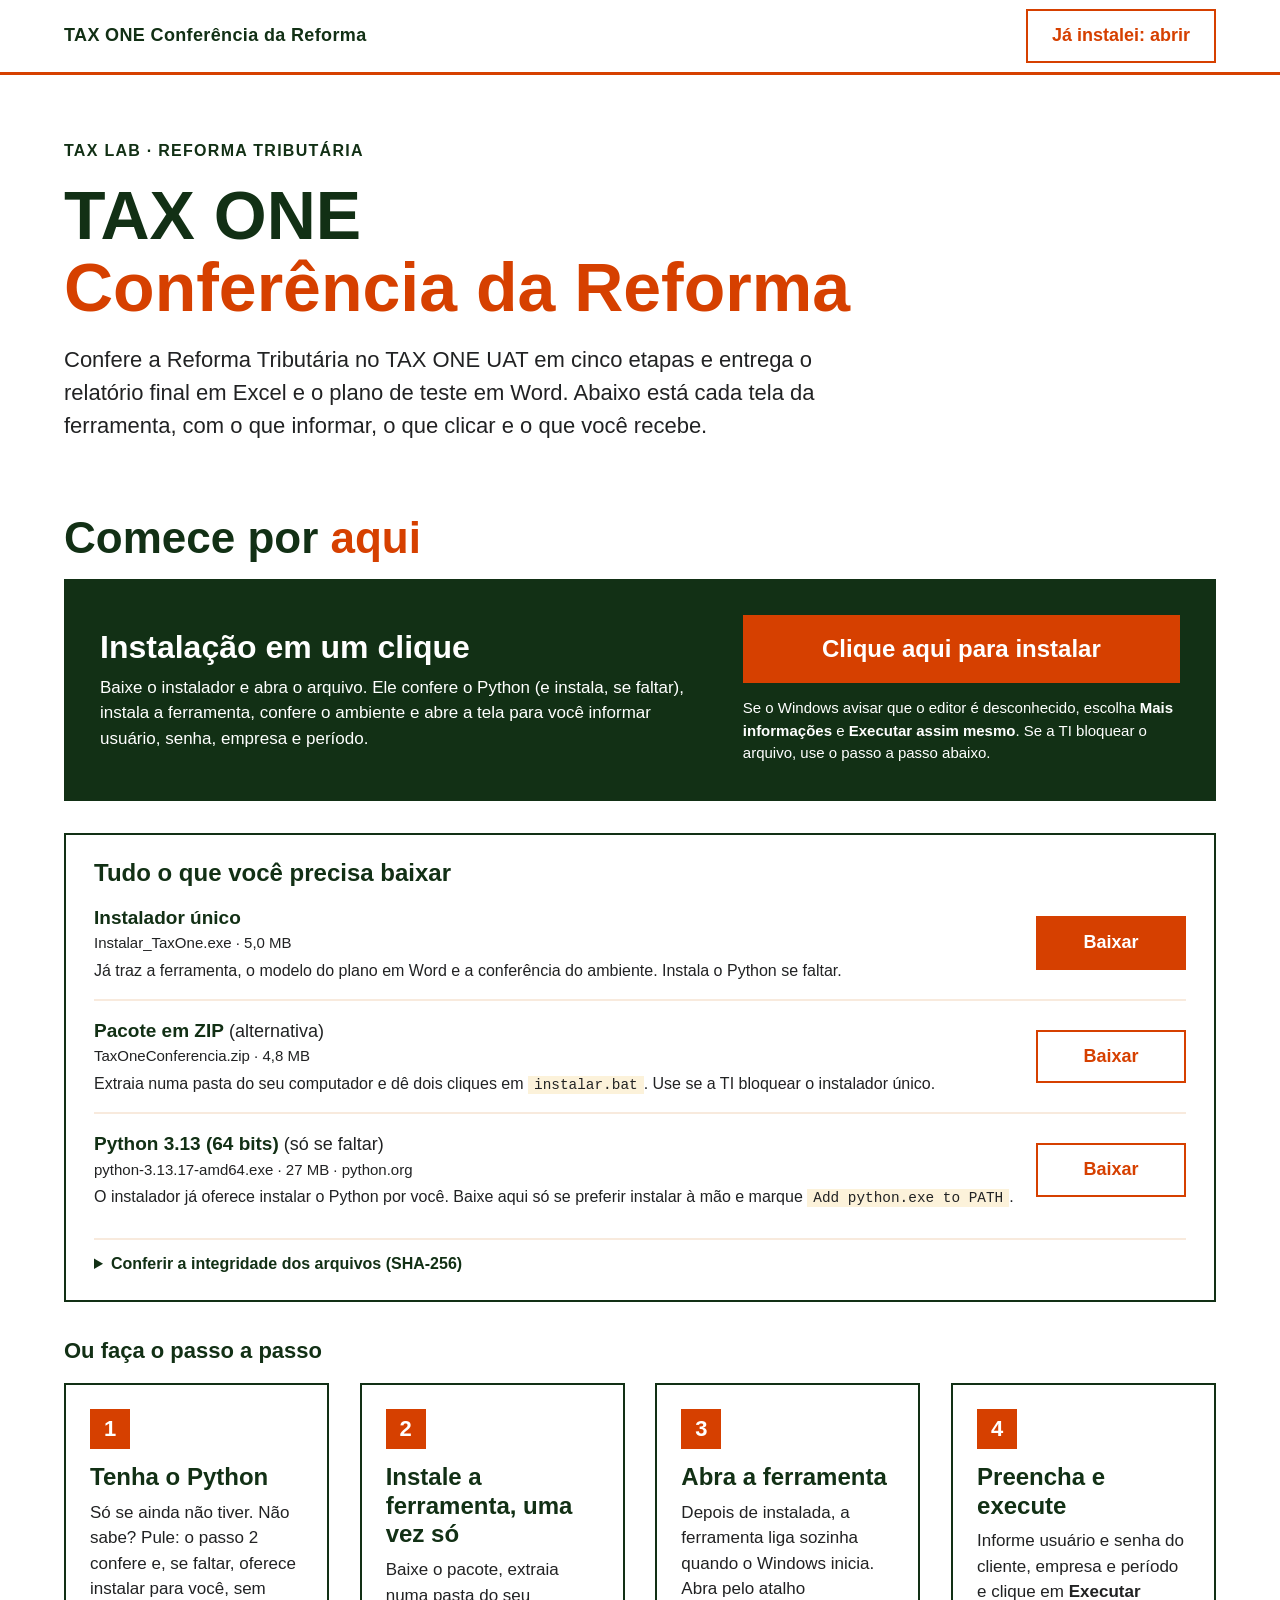
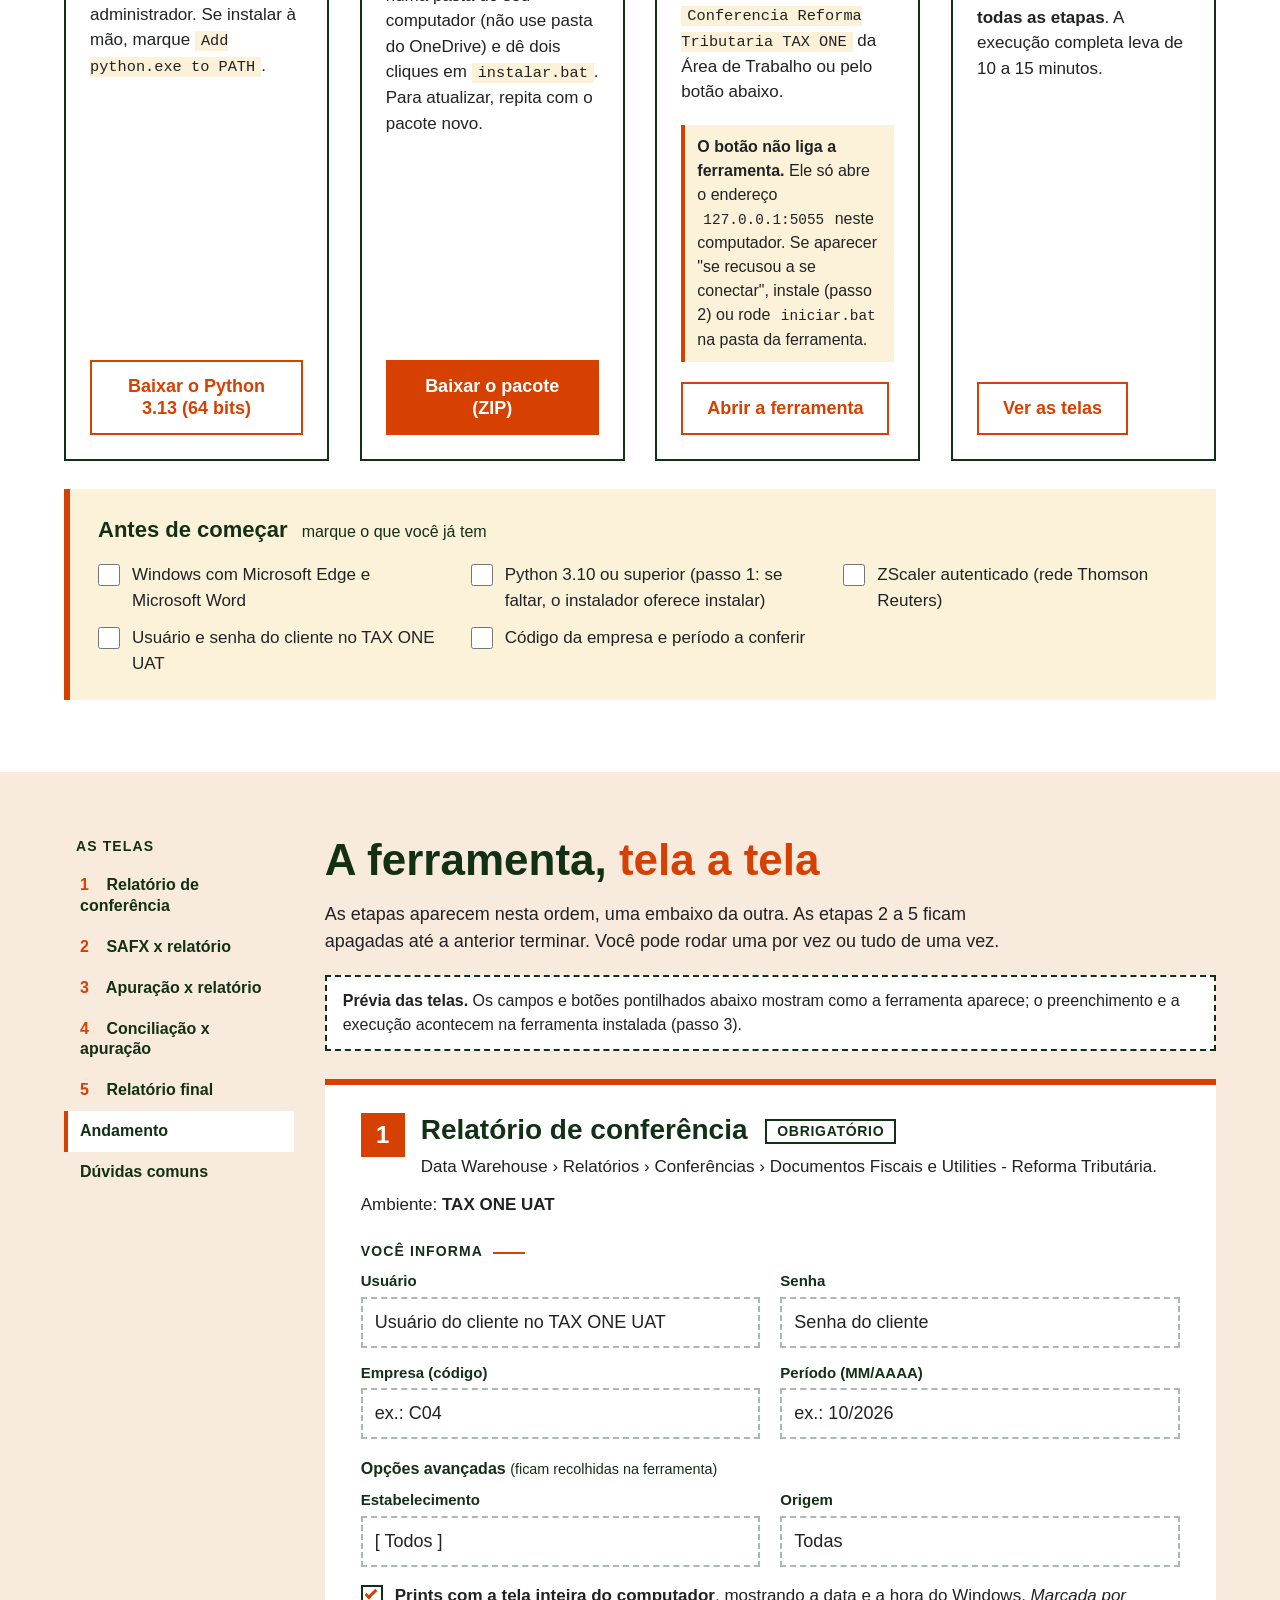
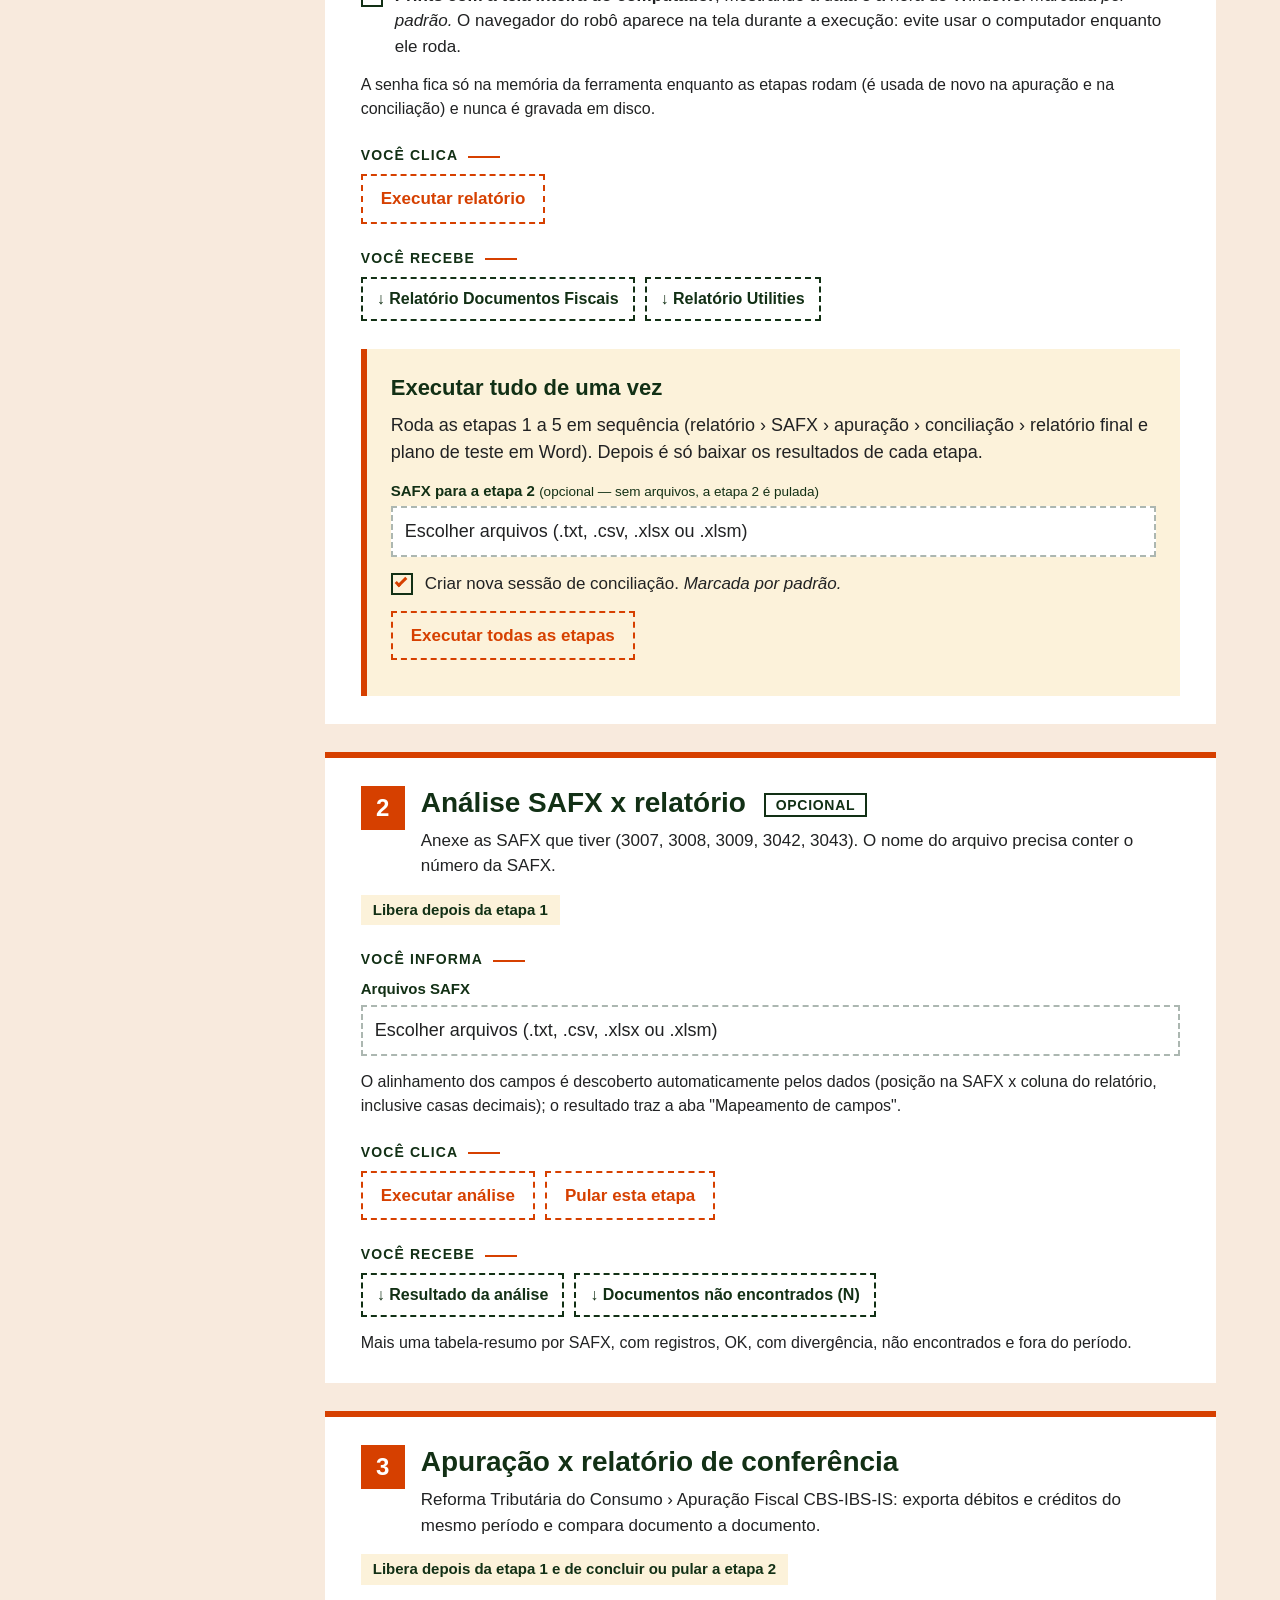
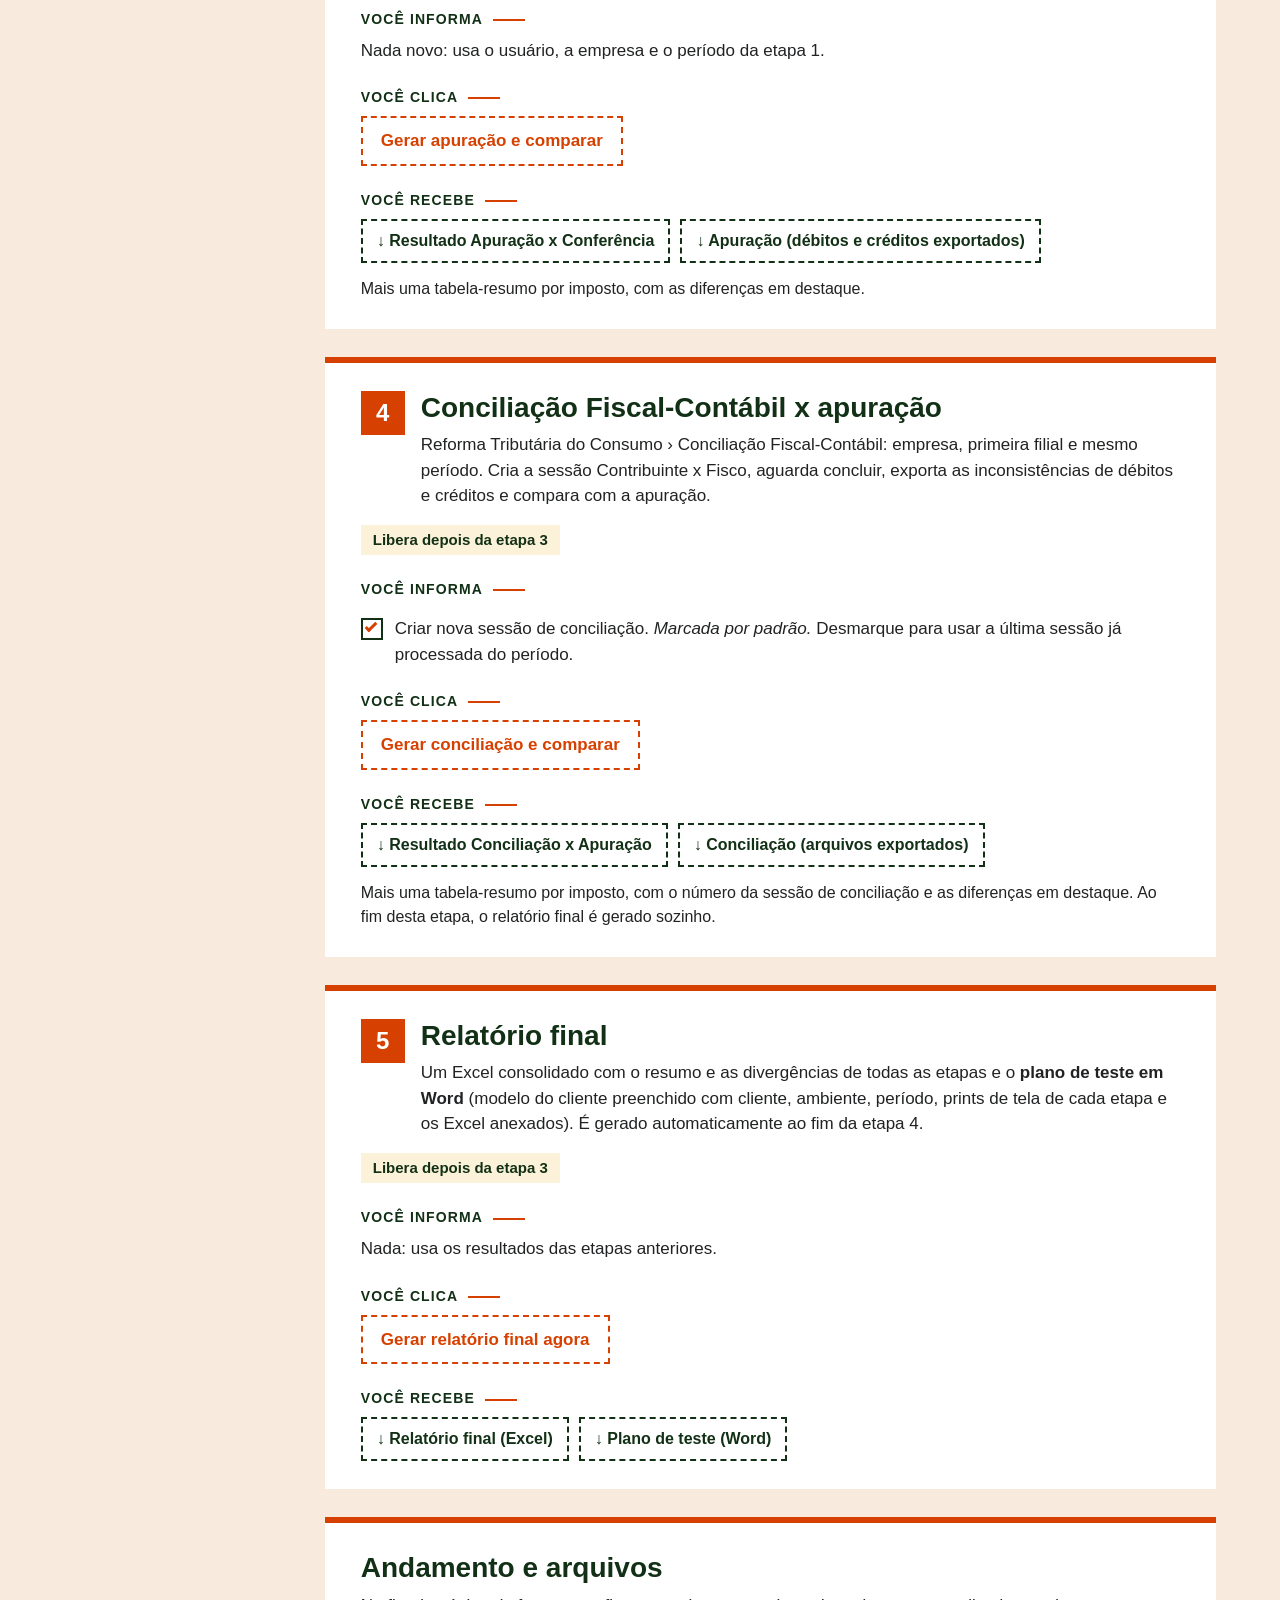
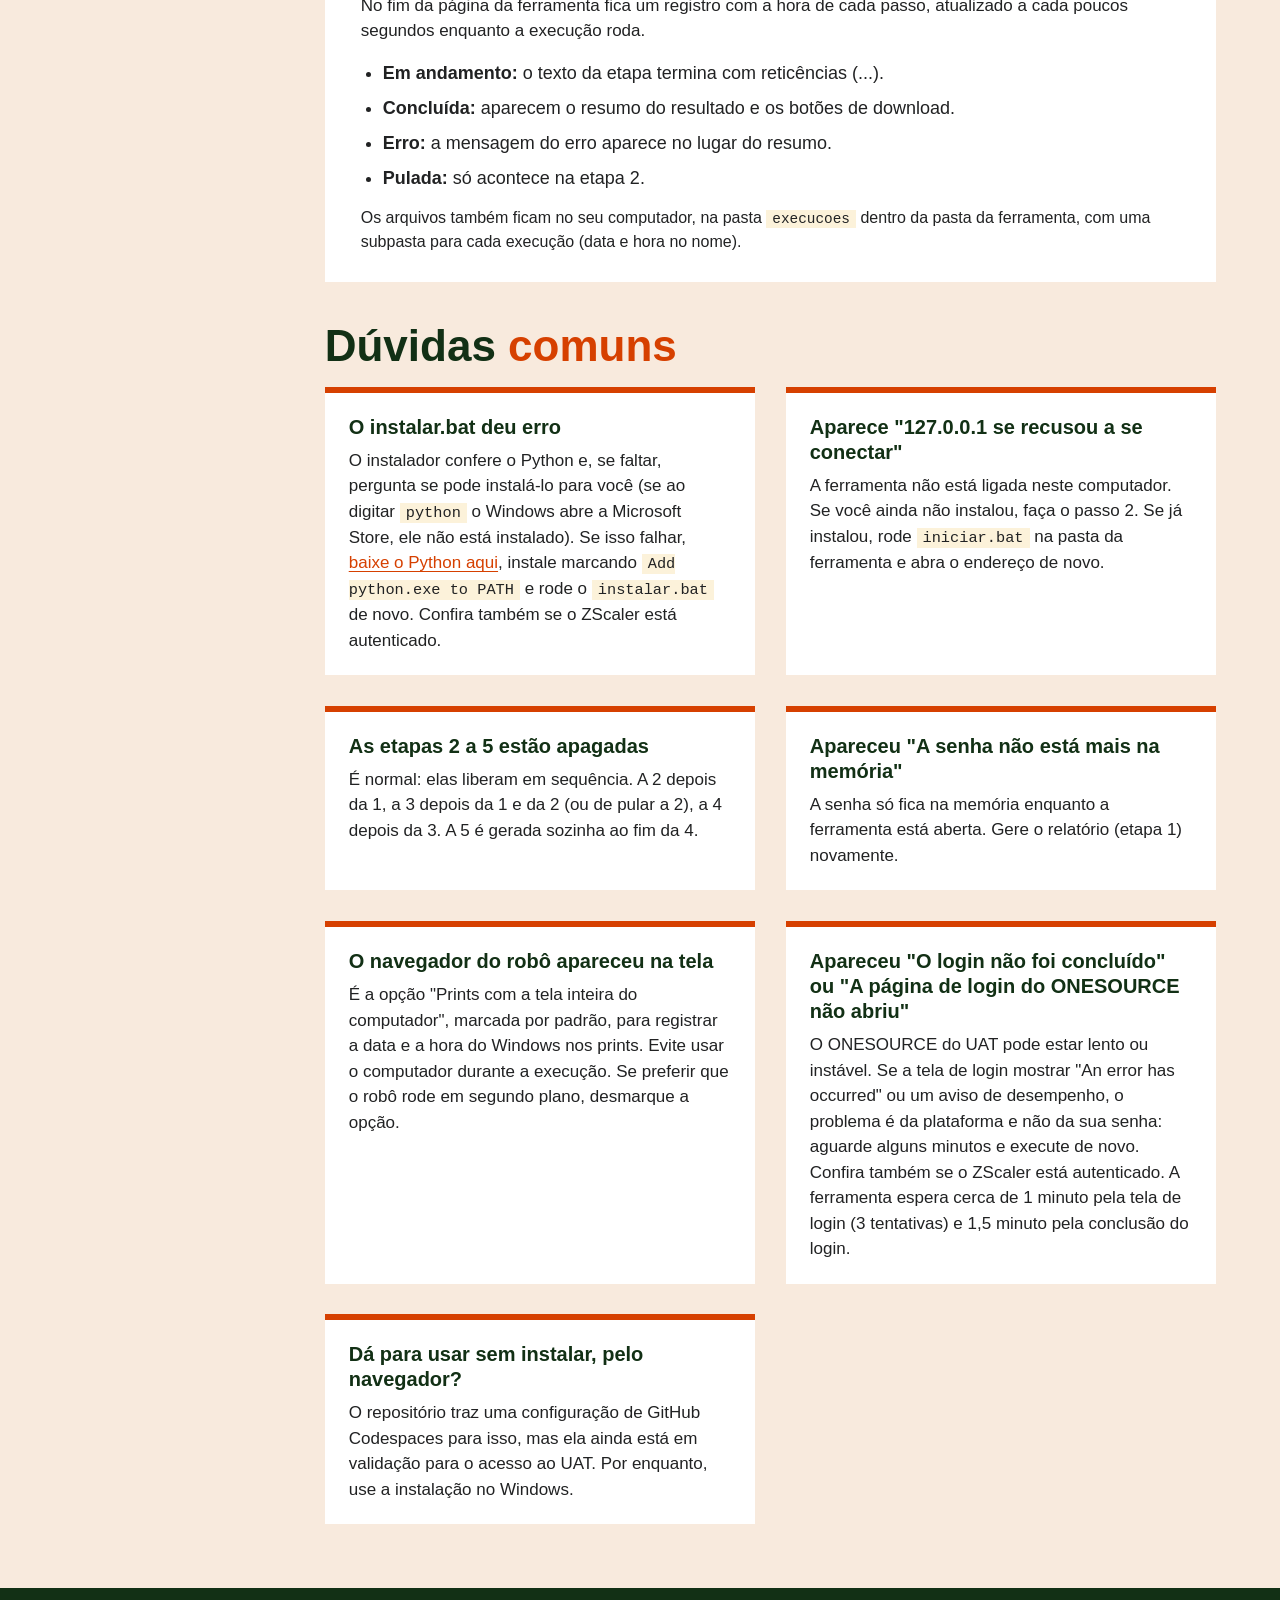
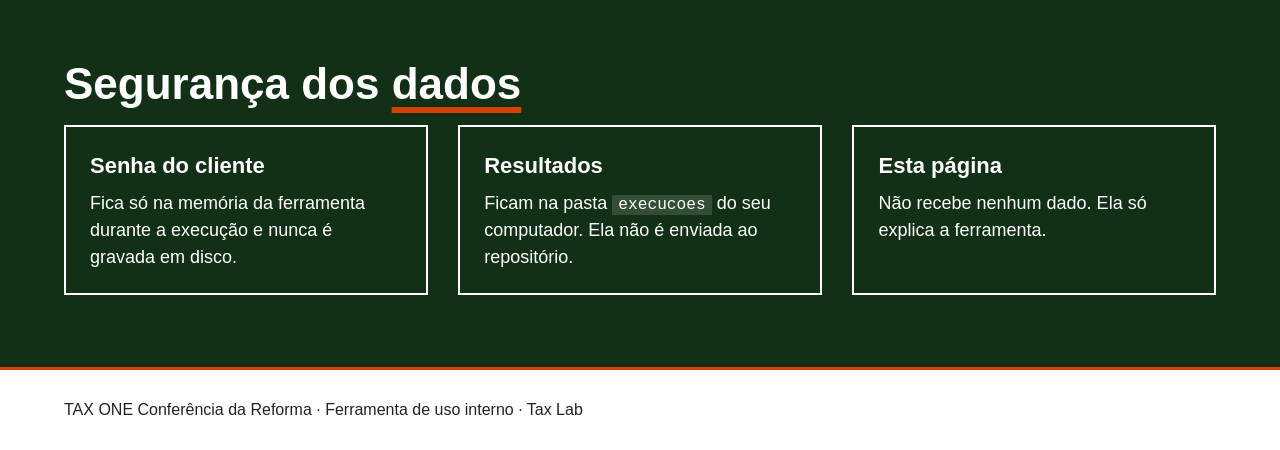
==== guia.html @ 52e41f36 "Add files via upload" ====
<!DOCTYPE html>
<html lang="pt-BR">
<head>
  <meta charset="utf-8">
  <meta name="viewport" content="width=device-width, initial-scale=1">
  <title>Guia completo | TAX ONE Conferência da Reforma</title>
  <meta name="description" content="TAX ONE Conferência da Reforma: ferramenta interna que confere a Reforma Tributária no TAX ONE UAT em cinco etapas e entrega o relatório final em Excel e o plano de teste em Word.">
  <meta name="robots" content="noindex, nofollow">
  <link rel="stylesheet" href="styles.css">
</head>
<body>
  <a class="skip" href="#conteudo">Ir para o conteúdo</a>

  <header class="top">
    <div class="wrap bar">
      <a class="brand" href="index.html">
        <img src="assets/logo-tr.svg" alt="Thomson Reuters" onerror="this.hidden=true">
        <span class="tag">TAX ONE Conferência da Reforma</span>
      </a>
      <a class="btn secondary" href="http://127.0.0.1:5055" target="_blank" rel="noopener" title="Só funciona depois de instalar e ligar a ferramenta neste computador">Já instalei: abrir</a>
    </div>
  </header>

  <main id="conteudo">
    <section class="intro" id="inicio">
      <div class="wrap">
        <p class="eyebrow">Tax Lab · Reforma Tributária</p>
        <h1>TAX ONE <em>Conferência da Reforma</em></h1>
        <p class="lead">Confere a Reforma Tributária no TAX ONE UAT em cinco etapas e entrega o relatório final em Excel e o plano de teste em Word. Abaixo está cada tela da ferramenta, com o que informar, o que clicar e o que você recebe.</p>
      </div>
    </section>

    <section class="start-sec" aria-labelledby="t-comece">
      <div class="wrap">
        <h2 id="t-comece">Comece por <em>aqui</em></h2>
        <div class="oneclick">
          <div>
            <h3>Instalação em um clique</h3>
            <p>Baixe o instalador e abra o arquivo. Ele confere o Python (e instala, se faltar), instala a ferramenta, confere o ambiente e abre a tela para você informar usuário, senha, empresa e período.</p>
          </div>
          <div class="oneclick-a">
            <a class="btn primary big" href="downloads/Instalar_TaxOne.exe" download>Clique aqui para instalar</a>
            <p>Se o Windows avisar que o editor é desconhecido, escolha <strong>Mais informações</strong> e <strong>Executar assim mesmo</strong>. Se a TI bloquear o arquivo, use o passo a passo abaixo.</p>
          </div>
        </div>
        <div class="downloads">
          <h3>Tudo o que você precisa baixar</h3>
          <ul>
            <li>
              <div class="dl-info">
                <strong>Instalador único</strong>
                <span class="dl-meta">Instalar_TaxOne.exe · <span data-dl="exe-tamanho">5,0 MB</span></span>
                <p>Já traz a ferramenta, o modelo do plano em Word e a conferência do ambiente. Instala o Python se faltar.</p>
              </div>
              <a class="btn primary" href="downloads/Instalar_TaxOne.exe" download>Baixar</a>
            </li>
            <li>
              <div class="dl-info">
                <strong>Pacote em ZIP</strong> (alternativa)
                <span class="dl-meta">TaxOneConferencia.zip · <span data-dl="zip-tamanho">4,8 MB</span></span>
                <p>Extraia numa pasta do seu computador e dê dois cliques em <code>instalar.bat</code>. Use se a TI bloquear o instalador único.</p>
              </div>
              <a class="btn secondary" href="downloads/TaxOneConferencia.zip" download>Baixar</a>
            </li>
            <li>
              <div class="dl-info">
                <strong>Python 3.13 (64 bits)</strong> (só se faltar)
                <span class="dl-meta">python-3.13.17-amd64.exe · 27 MB · python.org</span>
                <p>O instalador já oferece instalar o Python por você. Baixe aqui só se preferir instalar à mão e marque <code>Add python.exe to PATH</code>.</p>
              </div>
              <a class="btn secondary" href="https://www.python.org/ftp/python/3.13.17/python-3.13.17-amd64.exe">Baixar</a>
            </li>
          </ul>
          <details>
            <summary>Conferir a integridade dos arquivos (SHA-256)</summary>
            <p>No PowerShell, na pasta do arquivo: <code>Get-FileHash .\Instalar_TaxOne.exe</code></p>
            <p><code>Instalar_TaxOne.exe</code><br><code data-dl="exe-sha">d3c66e18155ba48221514c609d2d4da86407422b29b97a7ad766b7f9a56e2fe6</code></p>
            <p><code>TaxOneConferencia.zip</code><br><code data-dl="zip-sha">b2e80e955d48e34194731f2cbdfe335475c0ab018384c52535ee24d111236b48</code></p>
          </details>
        </div>
        <h3 class="alt">Ou faça o passo a passo</h3>
        <ol class="start">
          <li>
            <span class="n" aria-hidden="true">1</span>
            <h3>Tenha o Python</h3>
            <p>Só se ainda não tiver. Não sabe? Pule: o passo 2 confere e, se faltar, oferece instalar para você, sem administrador. Se instalar à mão, marque <code>Add python.exe to PATH</code>.</p>
            <a class="btn secondary" href="https://www.python.org/ftp/python/3.13.17/python-3.13.17-amd64.exe">Baixar o Python 3.13 (64 bits)</a>
          </li>
          <li>
            <span class="n" aria-hidden="true">2</span>
            <h3>Instale a ferramenta, uma vez só</h3>
            <p>Baixe o pacote, extraia numa pasta do seu computador (não use pasta do OneDrive) e dê dois cliques em <code>instalar.bat</code>. Para atualizar, repita com o pacote novo.</p>
            <a class="btn primary" href="downloads/TaxOneConferencia.zip" download>Baixar o pacote (ZIP)</a>
          </li>
          <li>
            <span class="n" aria-hidden="true">3</span>
            <h3>Abra a ferramenta</h3>
            <p>Depois de instalada, a ferramenta liga sozinha quando o Windows inicia. Abra pelo atalho <code>Conferencia Reforma Tributaria TAX ONE</code> da Área de Trabalho ou pelo botão abaixo.</p>
            <p class="warn"><strong>O botão não liga a ferramenta.</strong> Ele só abre o endereço <code>127.0.0.1:5055</code> neste computador. Se aparecer "se recusou a se conectar", instale (passo 2) ou rode <code>iniciar.bat</code> na pasta da ferramenta.</p>
            <a class="btn secondary" href="http://127.0.0.1:5055" target="_blank" rel="noopener">Abrir a ferramenta</a>
          </li>
          <li>
            <span class="n" aria-hidden="true">4</span>
            <h3>Preencha e execute</h3>
            <p>Informe usuário e senha do cliente, empresa e período e clique em <strong>Executar todas as etapas</strong>. A execução completa leva de 10 a 15 minutos.</p>
            <a class="btn secondary" href="#etapa-1">Ver as telas</a>
          </li>
        </ol>

        <div class="check">
          <h3>Antes de começar <span class="hint">marque o que você já tem</span></h3>
          <ul>
            <li><label><input type="checkbox"><span>Windows com Microsoft Edge e Microsoft Word</span></label></li>
            <li><label><input type="checkbox"><span>Python 3.10 ou superior (passo 1: se faltar, o instalador oferece instalar)</span></label></li>
            <li><label><input type="checkbox"><span>ZScaler autenticado (rede Thomson Reuters)</span></label></li>
            <li><label><input type="checkbox"><span>Usuário e senha do cliente no TAX ONE UAT</span></label></li>
            <li><label><input type="checkbox"><span>Código da empresa e período a conferir</span></label></li>
          </ul>
        </div>
      </div>
    </section>

    <div class="layout-band">
      <div class="wrap layout">
        <nav class="index" aria-label="Nesta página">
          <p class="index-t">As telas</p>
          <ol>
            <li><a href="#etapa-1"><b>1</b> Relatório de conferência</a></li>
            <li><a href="#etapa-2"><b>2</b> SAFX x relatório</a></li>
            <li><a href="#etapa-3"><b>3</b> Apuração x relatório</a></li>
            <li><a href="#etapa-4"><b>4</b> Conciliação x apuração</a></li>
            <li><a href="#etapa-5"><b>5</b> Relatório final</a></li>
            <li><a href="#andamento">Andamento</a></li>
            <li><a href="#duvidas">Dúvidas comuns</a></li>
          </ol>
        </nav>

        <div class="content">
          <h2 id="t-telas">A ferramenta, <em>tela a tela</em></h2>
          <p class="intro-t">As etapas aparecem nesta ordem, uma embaixo da outra. As etapas 2 a 5 ficam apagadas até a anterior terminar. Você pode rodar uma por vez ou tudo de uma vez.</p>
          <p class="preview-note"><strong>Prévia das telas.</strong> Os campos e botões pontilhados abaixo mostram como a ferramenta aparece; o preenchimento e a execução acontecem na ferramenta instalada (passo 3).</p>

          <article class="card" id="etapa-1" data-spy aria-labelledby="t-e1">
            <header class="card-h">
              <span class="badge" aria-hidden="true">1</span>
              <div>
                <h3 id="t-e1">Relatório de conferência <span class="tagline">obrigatório</span></h3>
                <p class="desc">Data Warehouse › Relatórios › Conferências › Documentos Fiscais e Utilities - Reforma Tributária.</p>
              </div>
            </header>
            <p class="env">Ambiente: <strong>TAX ONE UAT</strong></p>

            <p class="k">Você informa</p>
            <dl class="fields">
              <div class="field"><dt>Usuário</dt><dd>Usuário do cliente no TAX ONE UAT</dd></div>
              <div class="field"><dt>Senha</dt><dd>Senha do cliente</dd></div>
              <div class="field"><dt>Empresa (código)</dt><dd>ex.: C04</dd></div>
              <div class="field"><dt>Período (MM/AAAA)</dt><dd>ex.: 10/2026</dd></div>
            </dl>
            <p class="sub-k">Opções avançadas <span class="opc">(ficam recolhidas na ferramenta)</span></p>
            <dl class="fields">
              <div class="field"><dt>Estabelecimento</dt><dd>[ Todos ]</dd></div>
              <div class="field"><dt>Origem</dt><dd>Todas</dd></div>
            </dl>
            <p class="opt"><span class="chk" aria-hidden="true"></span><span><strong>Prints com a tela inteira do computador</strong>, mostrando a data e a hora do Windows. <em>Marcada por padrão.</em> O navegador do robô aparece na tela durante a execução: evite usar o computador enquanto ele roda.</span></p>
            <p class="note">A senha fica só na memória da ferramenta enquanto as etapas rodam (é usada de novo na apuração e na conciliação) e nunca é gravada em disco.</p>

            <p class="k">Você clica</p>
            <p class="actions"><span class="chip">Executar relatório</span></p>

            <p class="k">Você recebe</p>
            <p class="files"><span class="file">Relatório Documentos Fiscais</span><span class="file">Relatório Utilities</span></p>

            <div class="all">
              <h4>Executar tudo de uma vez</h4>
              <p>Roda as etapas 1 a 5 em sequência (relatório › SAFX › apuração › conciliação › relatório final e plano de teste em Word). Depois é só baixar os resultados de cada etapa.</p>
              <dl class="fields one">
                <div class="field"><dt>SAFX para a etapa 2 <span class="opc">(opcional — sem arquivos, a etapa 2 é pulada)</span></dt><dd>Escolher arquivos (.txt, .csv, .xlsx ou .xlsm)</dd></div>
              </dl>
              <p class="opt"><span class="chk" aria-hidden="true"></span><span>Criar nova sessão de conciliação. <em>Marcada por padrão.</em></span></p>
              <p class="actions"><span class="chip strong">Executar todas as etapas</span></p>
            </div>
          </article>

          <article class="card" id="etapa-2" data-spy aria-labelledby="t-e2">
            <header class="card-h">
              <span class="badge" aria-hidden="true">2</span>
              <div>
                <h3 id="t-e2">Análise SAFX x relatório <span class="tagline">opcional</span></h3>
                <p class="desc">Anexe as SAFX que tiver (3007, 3008, 3009, 3042, 3043). O nome do arquivo precisa conter o número da SAFX.</p>
              </div>
            </header>
            <p class="unlock">Libera depois da etapa 1</p>

            <p class="k">Você informa</p>
            <dl class="fields one">
              <div class="field"><dt>Arquivos SAFX</dt><dd>Escolher arquivos (.txt, .csv, .xlsx ou .xlsm)</dd></div>
            </dl>
            <p class="note">O alinhamento dos campos é descoberto automaticamente pelos dados (posição na SAFX x coluna do relatório, inclusive casas decimais); o resultado traz a aba "Mapeamento de campos".</p>

            <p class="k">Você clica</p>
            <p class="actions"><span class="chip">Executar análise</span><span class="chip">Pular esta etapa</span></p>

            <p class="k">Você recebe</p>
            <p class="files"><span class="file">Resultado da análise</span><span class="file">Documentos não encontrados (N)</span></p>
            <p class="note">Mais uma tabela-resumo por SAFX, com registros, OK, com divergência, não encontrados e fora do período.</p>
          </article>

          <article class="card" id="etapa-3" data-spy aria-labelledby="t-e3">
            <header class="card-h">
              <span class="badge" aria-hidden="true">3</span>
              <div>
                <h3 id="t-e3">Apuração x relatório de conferência</h3>
                <p class="desc">Reforma Tributária do Consumo › Apuração Fiscal CBS-IBS-IS: exporta débitos e créditos do mesmo período e compara documento a documento.</p>
              </div>
            </header>
            <p class="unlock">Libera depois da etapa 1 e de concluir ou pular a etapa 2</p>

            <p class="k">Você informa</p>
            <p class="none">Nada novo: usa o usuário, a empresa e o período da etapa 1.</p>

            <p class="k">Você clica</p>
            <p class="actions"><span class="chip">Gerar apuração e comparar</span></p>

            <p class="k">Você recebe</p>
            <p class="files"><span class="file">Resultado Apuração x Conferência</span><span class="file">Apuração (débitos e créditos exportados)</span></p>
            <p class="note">Mais uma tabela-resumo por imposto, com as diferenças em destaque.</p>
          </article>

          <article class="card" id="etapa-4" data-spy aria-labelledby="t-e4">
            <header class="card-h">
              <span class="badge" aria-hidden="true">4</span>
              <div>
                <h3 id="t-e4">Conciliação Fiscal-Contábil x apuração</h3>
                <p class="desc">Reforma Tributária do Consumo › Conciliação Fiscal-Contábil: empresa, primeira filial e mesmo período. Cria a sessão Contribuinte x Fisco, aguarda concluir, exporta as inconsistências de débitos e créditos e compara com a apuração.</p>
              </div>
            </header>
            <p class="unlock">Libera depois da etapa 3</p>

            <p class="k">Você informa</p>
            <p class="opt"><span class="chk" aria-hidden="true"></span><span>Criar nova sessão de conciliação. <em>Marcada por padrão.</em> Desmarque para usar a última sessão já processada do período.</span></p>

            <p class="k">Você clica</p>
            <p class="actions"><span class="chip">Gerar conciliação e comparar</span></p>

            <p class="k">Você recebe</p>
            <p class="files"><span class="file">Resultado Conciliação x Apuração</span><span class="file">Conciliação (arquivos exportados)</span></p>
            <p class="note">Mais uma tabela-resumo por imposto, com o número da sessão de conciliação e as diferenças em destaque. Ao fim desta etapa, o relatório final é gerado sozinho.</p>
          </article>

          <article class="card" id="etapa-5" data-spy aria-labelledby="t-e5">
            <header class="card-h">
              <span class="badge" aria-hidden="true">5</span>
              <div>
                <h3 id="t-e5">Relatório final</h3>
                <p class="desc">Um Excel consolidado com o resumo e as divergências de todas as etapas e o <strong>plano de teste em Word</strong> (modelo do cliente preenchido com cliente, ambiente, período, prints de tela de cada etapa e os Excel anexados). É gerado automaticamente ao fim da etapa 4.</p>
              </div>
            </header>
            <p class="unlock">Libera depois da etapa 3</p>

            <p class="k">Você informa</p>
            <p class="none">Nada: usa os resultados das etapas anteriores.</p>

            <p class="k">Você clica</p>
            <p class="actions"><span class="chip">Gerar relatório final agora</span></p>

            <p class="k">Você recebe</p>
            <p class="files"><span class="file">Relatório final (Excel)</span><span class="file">Plano de teste (Word)</span></p>
          </article>

          <article class="card" id="andamento" data-spy aria-labelledby="t-and">
            <header class="card-h">
              <div>
                <h3 id="t-and">Andamento e arquivos</h3>
                <p class="desc">No fim da página da ferramenta fica um registro com a hora de cada passo, atualizado a cada poucos segundos enquanto a execução roda.</p>
              </div>
            </header>
            <ul class="states">
              <li><strong>Em andamento:</strong> o texto da etapa termina com reticências (...).</li>
              <li><strong>Concluída:</strong> aparecem o resumo do resultado e os botões de download.</li>
              <li><strong>Erro:</strong> a mensagem do erro aparece no lugar do resumo.</li>
              <li><strong>Pulada:</strong> só acontece na etapa 2.</li>
            </ul>
            <p class="note">Os arquivos também ficam no seu computador, na pasta <code>execucoes</code> dentro da pasta da ferramenta, com uma subpasta para cada execução (data e hora no nome).</p>
          </article>

          <h2 id="duvidas" data-spy class="h-faq">Dúvidas <em>comuns</em></h2>
          <div class="faq">
            <div class="q">
              <h3>O instalar.bat deu erro</h3>
              <p>O instalador confere o Python e, se faltar, pergunta se pode instalá-lo para você (se ao digitar <code>python</code> o Windows abre a Microsoft Store, ele não está instalado). Se isso falhar, <a href="https://www.python.org/ftp/python/3.13.17/python-3.13.17-amd64.exe">baixe o Python aqui</a>, instale marcando <code>Add python.exe to PATH</code> e rode o <code>instalar.bat</code> de novo. Confira também se o ZScaler está autenticado.</p>
            </div>
            <div class="q">
              <h3>Aparece "127.0.0.1 se recusou a se conectar"</h3>
              <p>A ferramenta não está ligada neste computador. Se você ainda não instalou, faça o passo 2. Se já instalou, rode <code>iniciar.bat</code> na pasta da ferramenta e abra o endereço de novo.</p>
            </div>
            <div class="q">
              <h3>As etapas 2 a 5 estão apagadas</h3>
              <p>É normal: elas liberam em sequência. A 2 depois da 1, a 3 depois da 1 e da 2 (ou de pular a 2), a 4 depois da 3. A 5 é gerada sozinha ao fim da 4.</p>
            </div>
            <div class="q">
              <h3>Apareceu "A senha não está mais na memória"</h3>
              <p>A senha só fica na memória enquanto a ferramenta está aberta. Gere o relatório (etapa 1) novamente.</p>
            </div>
            <div class="q">
              <h3>O navegador do robô apareceu na tela</h3>
              <p>É a opção "Prints com a tela inteira do computador", marcada por padrão, para registrar a data e a hora do Windows nos prints. Evite usar o computador durante a execução. Se preferir que o robô rode em segundo plano, desmarque a opção.</p>
            </div>
            <div class="q">
              <h3>Apareceu "O login não foi concluído" ou "A página de login do ONESOURCE não abriu"</h3>
              <p>O ONESOURCE do UAT pode estar lento ou instável. Se a tela de login mostrar "An error has occurred" ou um aviso de desempenho, o problema é da plataforma e não da sua senha: aguarde alguns minutos e execute de novo. Confira também se o ZScaler está autenticado. A ferramenta espera cerca de 1 minuto pela tela de login (3 tentativas) e 1,5 minuto pela conclusão do login.</p>
            </div>
            <div class="q">
              <h3>Dá para usar sem instalar, pelo navegador?</h3>
              <p>O repositório traz uma configuração de GitHub Codespaces para isso, mas ela ainda está em validação para o acesso ao UAT. Por enquanto, use a instalação no Windows.</p>
            </div>
          </div>
        </div>
      </div>
    </div>

    <section class="band-green" id="seguranca" aria-labelledby="t-seg">
      <div class="wrap">
        <h2 id="t-seg">Segurança dos <em>dados</em></h2>
        <ul class="sec">
          <li><h3>Senha do cliente</h3><p>Fica só na memória da ferramenta durante a execução e nunca é gravada em disco.</p></li>
          <li><h3>Resultados</h3><p>Ficam na pasta <code>execucoes</code> do seu computador. Ela não é enviada ao repositório.</p></li>
          <li><h3>Esta página</h3><p>Não recebe nenhum dado. Ela só explica a ferramenta.</p></li>
        </ul>
      </div>
    </section>
  </main>

  <footer>
    <div class="wrap">
      <span>TAX ONE Conferência da Reforma · Ferramenta de uso interno · Tax Lab</span>
    </div>
  </footer>

  <script src="app.js"></script>
</body>
</html>
---- styles.css ----
:root {
  --orange: #D64000;
  --green: #123015;
  --graphite: #212223;
  --white: #FFFFFF;
  --amber: #F8EADD;
  --gold: #FCF2DA;
  --green-5: #acb7b1;
  --margin: clamp(16px, 5vw, 80px);
  --gutter: clamp(12px, 2.4vw, 32px);
  --font: 'Clario', Arial, Helvetica, sans-serif;
}

*, *::before, *::after { box-sizing: border-box; }

html { scroll-behavior: smooth; }

body {
  margin: 0;
  font-family: var(--font);
  font-size: 18px;
  line-height: 1.5;
  color: var(--graphite);
  background: var(--white);
}

img { max-width: 100%; display: block; }
[hidden] { display: none !important; }
[id] { scroll-margin-top: 96px; }

a { color: var(--orange); text-underline-offset: 3px; }
a:hover { color: var(--green); }

:focus-visible { outline: 3px solid var(--orange); outline-offset: 3px; }

code {
  font-family: Consolas, 'Courier New', monospace;
  font-size: .9em;
  background: var(--gold);
  padding: 1px 6px;
}

.skip {
  position: absolute; left: -999px; top: 0;
  background: var(--green); color: var(--white); padding: 12px 20px; z-index: 50;
}
.skip:focus { left: 0; }

.wrap { padding-left: var(--margin); padding-right: var(--margin); max-width: 1440px; margin: 0 auto; }

header.top { position: sticky; top: 0; z-index: 30; background: var(--white); border-bottom: 3px solid var(--orange); }
.bar { display: flex; align-items: center; justify-content: space-between; gap: 20px; min-height: 72px; }
.brand { display: flex; align-items: center; gap: 20px; text-decoration: none; }
.brand img { height: 40px; width: auto; }
.brand .tag {
  font-weight: 700; font-size: 18px; line-height: 1.2; color: var(--green); letter-spacing: .02em;
  padding-left: 20px; border-left: 2px solid var(--orange);
}
.brand img[hidden] + .tag { padding-left: 0; border-left: 0; }

.btn {
  display: inline-block; font-family: var(--font); font-size: 18px; font-weight: 700; line-height: 1.2;
  padding: 14px 24px; text-decoration: none; border: 2px solid var(--orange); border-radius: 0; text-align: center;
}
.btn.primary { background: var(--orange); color: var(--white); }
.btn.primary:hover { background: var(--green); border-color: var(--green); color: var(--white); }
.btn.secondary { background: var(--white); color: var(--orange); }
.btn.secondary:hover { background: var(--orange); color: var(--white); }

.intro { padding: clamp(32px, 5vw, 64px) 0 clamp(12px, 2vw, 24px); }
.eyebrow { font-size: 16px; font-weight: 700; letter-spacing: .08em; text-transform: uppercase; color: var(--green); margin: 0 0 16px; }
.intro h1 { font-size: clamp(34px, 5.4vw, 68px); line-height: 1.06; font-weight: 700; color: var(--green); margin: 0 0 20px; }
.intro h1 em { font-style: normal; color: var(--orange); display: block; }
.lead { font-size: clamp(18px, 1.8vw, 22px); max-width: 66ch; margin: 0; }

h2 { font-size: clamp(28px, 3.6vw, 44px); line-height: 1.1; margin: 0 0 16px; font-weight: 700; color: var(--green); }
h2 em { font-style: normal; color: var(--orange); }

.start-sec { padding: clamp(24px, 4vw, 48px) 0 clamp(40px, 6vw, 72px); }
.start { list-style: none; margin: 0 0 28px; padding: 0; display: grid; grid-template-columns: repeat(auto-fit, minmax(260px, 1fr)); gap: var(--gutter); }
.start li { border: 2px solid var(--green); padding: 24px; display: flex; flex-direction: column; align-items: flex-start; background: var(--white); }
.start .n { width: 40px; height: 40px; background: var(--orange); color: var(--white); font-weight: 700; font-size: 22px; display: grid; place-items: center; margin-bottom: 14px; }
.start h3 { margin: 0 0 8px; font-size: 24px; line-height: 1.2; color: var(--green); }
.start p { margin: 0 0 20px; font-size: 17px; }
.start .warn { padding: 10px 12px; background: var(--gold); border-left: 4px solid var(--orange); font-size: 16px; }
.start .btn { margin-top: auto; }

.oneclick { display: grid; grid-template-columns: minmax(0, 1.4fr) minmax(0, 1fr); gap: var(--gutter); align-items: center; background: var(--green); color: var(--white); padding: clamp(20px, 3vw, 36px); margin: 0 0 32px; }
.oneclick h3 { margin: 0 0 8px; font-size: clamp(24px, 2.6vw, 32px); line-height: 1.2; color: var(--white); }
.oneclick p { margin: 0; font-size: 17px; }
.oneclick-a p { margin-top: 14px; font-size: 15px; }
.btn.big { display: block; font-size: clamp(20px, 2vw, 24px); padding: 18px 32px; }
.oneclick .btn.primary:hover { background: var(--white); border-color: var(--white); color: var(--green); }

.downloads { border: 2px solid var(--green); padding: 24px 28px; margin: 0 0 32px; background: var(--white); }
.downloads h3 { margin: 0 0 16px; font-size: 24px; line-height: 1.2; color: var(--green); }
.downloads ul { list-style: none; margin: 0; padding: 0; }
.downloads li { display: flex; gap: 20px; align-items: center; justify-content: space-between; padding: 16px 0; border-top: 2px solid var(--amber); }
.downloads li:first-child { border-top: 0; padding-top: 0; }
.dl-info { flex: 1; min-width: 0; }
.dl-info strong { font-size: 19px; color: var(--green); }
.dl-meta { display: block; font-size: 15px; }
.dl-info p { margin: 4px 0 0; font-size: 16px; }
.downloads .btn { flex: none; min-width: 150px; }
.downloads details { margin-top: 12px; border-top: 2px solid var(--amber); padding-top: 12px; font-size: 16px; }
.downloads summary { cursor: pointer; font-weight: 700; color: var(--green); }
.downloads details p { margin: 10px 0 0; }
.downloads code[data-dl] { word-break: break-all; }

.intro.inicio { padding-bottom: clamp(32px, 5vw, 64px); }
.inicio .lead { margin: 0 0 28px; }
.btn.instalar { max-width: 520px; margin: 0 0 14px; }
.aviso { max-width: 64ch; margin: 0 0 32px; font-size: 16px; }
.tres { list-style: none; margin: 0 0 28px; padding: 0; display: grid; grid-template-columns: repeat(auto-fit, minmax(240px, 1fr)); gap: var(--gutter); max-width: 1000px; }
.tres li { border-top: 6px solid var(--orange); background: var(--amber); padding: 16px 18px; font-size: 17px; }
.tres b { display: inline-grid; place-items: center; width: 28px; height: 28px; margin-right: 8px; background: var(--orange); color: var(--white); font-size: 16px; }
.ajuda { max-width: 1000px; border: 2px solid var(--green); padding: 12px 18px; }
.ajuda summary { cursor: pointer; font-weight: 700; font-size: 18px; color: var(--green); }
.ajuda ul { margin: 12px 0 0; padding-left: 20px; }
.ajuda li { margin-bottom: 10px; font-size: 16px; }
h3.alt { margin: 8px 0 16px; font-size: 22px; color: var(--green); }

.check { background: var(--gold); padding: 24px 28px; border-left: 6px solid var(--orange); }
.check h3 { margin: 0 0 16px; font-size: 22px; color: var(--green); }
.check .hint { font-size: 16px; font-weight: 400; margin-left: 8px; }
.check ul { list-style: none; margin: 0; padding: 0; display: grid; grid-template-columns: repeat(auto-fit, minmax(320px, 1fr)); gap: 12px 28px; }
.check label { display: flex; gap: 12px; align-items: flex-start; cursor: pointer; font-size: 17px; }
.check input { flex: none; width: 22px; height: 22px; margin: 2px 0 0; accent-color: var(--orange); }

.layout-band { background: var(--amber); padding: clamp(32px, 5vw, 64px) 0; }
.layout { display: grid; grid-template-columns: 230px minmax(0, 1fr); gap: var(--gutter); align-items: start; }

.index { position: sticky; top: 96px; }
.index-t { margin: 0 0 8px; padding: 0 12px; font-size: 14px; font-weight: 700; letter-spacing: .08em; text-transform: uppercase; color: var(--green); }
.index ol { list-style: none; margin: 0; padding: 0; }
.index a { display: block; padding: 10px 12px; border-left: 4px solid transparent; color: var(--green); font-weight: 700; font-size: 16px; line-height: 1.3; text-decoration: none; }
.index a b { display: inline-block; width: 22px; color: var(--orange); }
.index a:hover { background: rgba(255, 255, 255, .6); }
.index a[aria-current="true"] { background: var(--white); border-left-color: var(--orange); }

.content h2.h-faq { margin-top: 40px; }
.intro-t { margin: 0 0 20px; max-width: 70ch; }
.preview-note { background: var(--white); border: 2px dashed var(--green); padding: 12px 16px; margin: 0 0 28px; font-size: 16px; }

.card { background: var(--white); border-top: 6px solid var(--orange); padding: 28px clamp(18px, 3vw, 36px); margin: 0 0 28px; }
.card-h { display: flex; gap: 16px; align-items: flex-start; margin-bottom: 8px; }
.badge { flex: none; width: 44px; height: 44px; background: var(--orange); color: var(--white); font-weight: 700; font-size: 24px; display: grid; place-items: center; }
.card h3 { margin: 0; font-size: clamp(22px, 2.4vw, 28px); line-height: 1.2; color: var(--green); }
.tagline { display: inline-block; margin-left: 10px; padding: 2px 10px; border: 2px solid var(--green); font-size: 14px; font-weight: 700; letter-spacing: .05em; text-transform: uppercase; vertical-align: middle; }
.desc { margin: 8px 0 0; font-size: 17px; }
.env { margin: 12px 0 0; font-size: 17px; }
.unlock { display: inline-block; margin: 8px 0 0; padding: 4px 12px; background: var(--gold); color: var(--green); font-size: 15px; font-weight: 700; }

.k { margin: 24px 0 8px; font-size: 14px; font-weight: 700; letter-spacing: .08em; text-transform: uppercase; color: var(--green); }
.k::after { content: ""; display: inline-block; width: 32px; height: 2px; background: var(--orange); margin-left: 10px; vertical-align: middle; }
.sub-k { margin: 18px 0 8px; font-size: 16px; font-weight: 700; color: var(--green); }
.opc { font-weight: 400; font-size: .9em; }
.none { margin: 0; font-size: 17px; }

.fields { display: grid; grid-template-columns: repeat(2, minmax(0, 1fr)); gap: 14px 20px; margin: 0; }
.fields.one { grid-template-columns: 1fr; }
.field dt { font-size: 15px; font-weight: 700; color: var(--green); margin: 0 0 4px; }
.field dd { margin: 0; border: 2px dashed var(--green-5); padding: 10px 12px; min-height: 46px; background: var(--white); }

.opt { display: flex; gap: 12px; align-items: flex-start; margin: 16px 0 0; font-size: 17px; }
.chk { flex: none; position: relative; width: 22px; height: 22px; border: 2px solid var(--green); margin-top: 2px; }
.chk::after { content: ""; position: absolute; left: 5px; top: 0; width: 6px; height: 12px; border: solid var(--orange); border-width: 0 3px 3px 0; transform: rotate(45deg); }
.note { margin: 14px 0 0; font-size: 16px; }

.actions, .files { display: flex; flex-wrap: wrap; gap: 10px; margin: 0; }
.chip { display: inline-block; border: 2px dashed var(--orange); color: var(--orange); background: var(--white); padding: 10px 18px; font-weight: 700; font-size: 17px; cursor: default; user-select: none; }
.chip.strong { background: var(--gold); }
.file { display: inline-block; border: 2px dashed var(--green); color: var(--green); background: var(--white); padding: 8px 14px; font-weight: 700; font-size: 16px; cursor: default; user-select: none; }
.file::before { content: "\2193\00a0"; }

.all { background: var(--gold); border-left: 6px solid var(--orange); padding: 22px 24px; margin-top: 28px; }
.all h4 { margin: 0 0 8px; font-size: 22px; color: var(--green); }
.all p { margin: 0 0 14px; }
.all .opt, .all .actions { margin-top: 14px; }

.states { margin: 16px 0 0; padding-left: 22px; }
.states li { margin-bottom: 8px; }

.faq { display: grid; grid-template-columns: repeat(auto-fit, minmax(360px, 1fr)); gap: var(--gutter); margin: 0; }
.q { background: var(--white); border-top: 6px solid var(--orange); padding: 22px 24px; }
.q h3 { margin: 0 0 8px; font-size: 20px; line-height: 1.25; color: var(--green); }
.q p { margin: 0; font-size: 17px; }

.band-green { background: var(--green); color: var(--white); padding: clamp(40px, 6vw, 72px) 0; }
.band-green h2 { color: var(--white); }
.band-green h2 em { color: var(--white); text-decoration: underline; text-decoration-color: var(--orange); text-decoration-thickness: 6px; text-underline-offset: 8px; }
.band-green code { background: rgba(255, 255, 255, .14); }
.sec { list-style: none; margin: 0; padding: 0; display: grid; grid-template-columns: repeat(auto-fit, minmax(260px, 1fr)); gap: var(--gutter); }
.sec li { border: 2px solid var(--white); padding: 22px 24px; }
.sec h3 { margin: 0 0 8px; font-size: 22px; color: var(--white); }
.sec p { margin: 0; }

footer { background: var(--white); border-top: 3px solid var(--orange); padding: 28px 0; font-size: 16px; }
footer .wrap { display: flex; flex-wrap: wrap; gap: 12px 32px; justify-content: space-between; }

@media (max-width: 900px) {
  .oneclick { grid-template-columns: minmax(0, 1fr); }
  header.top { position: static; }
  [id] { scroll-margin-top: 72px; }
  .layout { grid-template-columns: minmax(0, 1fr); }
  .index { position: sticky; top: 0; z-index: 20; margin: 0 calc(-1 * var(--margin)); padding: 8px var(--margin); background: var(--amber); border-bottom: 2px solid var(--orange); }
  .index-t { display: none; }
  .index ol { display: flex; gap: 8px; overflow-x: auto; }
  .index a { white-space: nowrap; background: var(--white); border: 2px solid var(--green); padding: 8px 12px; }
  .index a:hover { background: var(--white); }
  .index a[aria-current="true"] { border-color: var(--orange); box-shadow: inset 0 -4px 0 var(--orange); }
}

@media (max-width: 640px) {
  .downloads li { flex-direction: column; align-items: stretch; }
  .fields { grid-template-columns: 1fr; }
  .bar .btn { padding: 10px 14px; font-size: 16px; }
  .brand .tag { font-size: 16px; }
  .tagline { display: block; margin: 8px 0 0; width: fit-content; }
}

@media (prefers-reduced-motion: reduce) { html { scroll-behavior: auto; } }
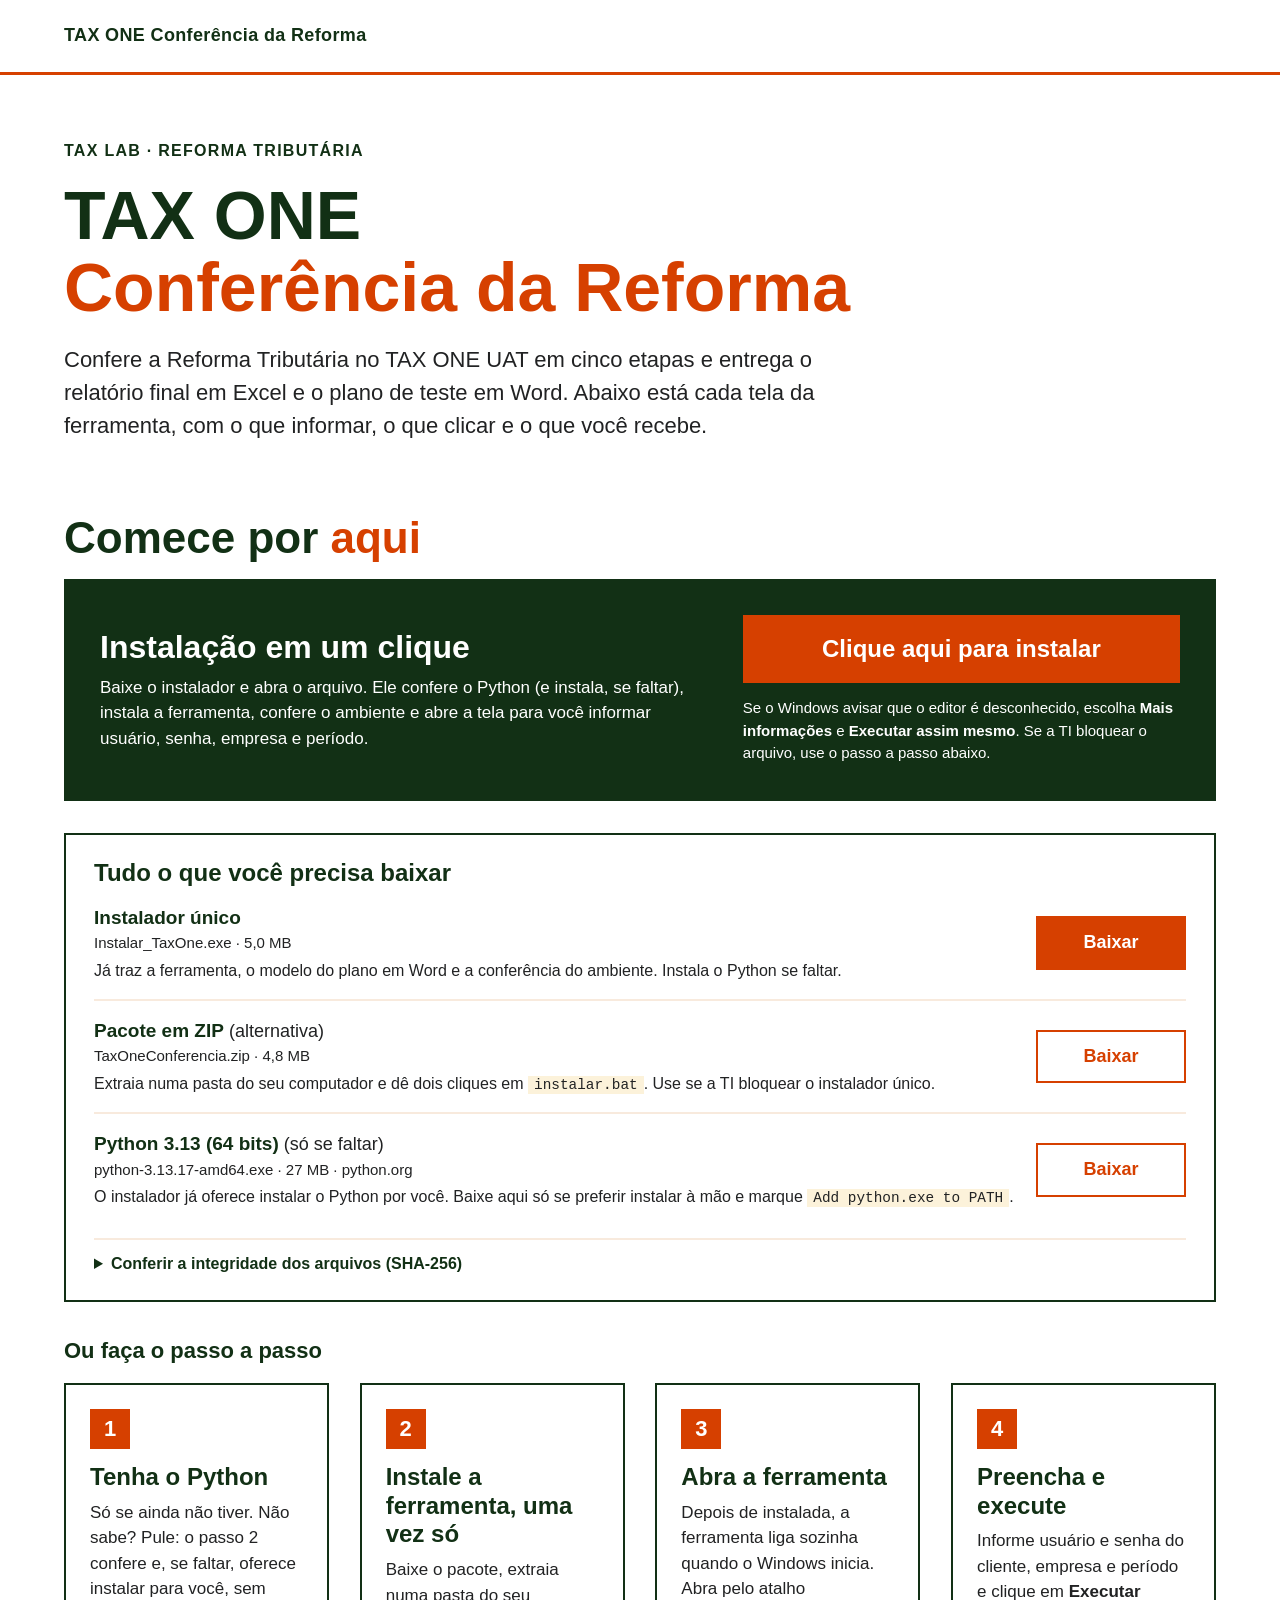
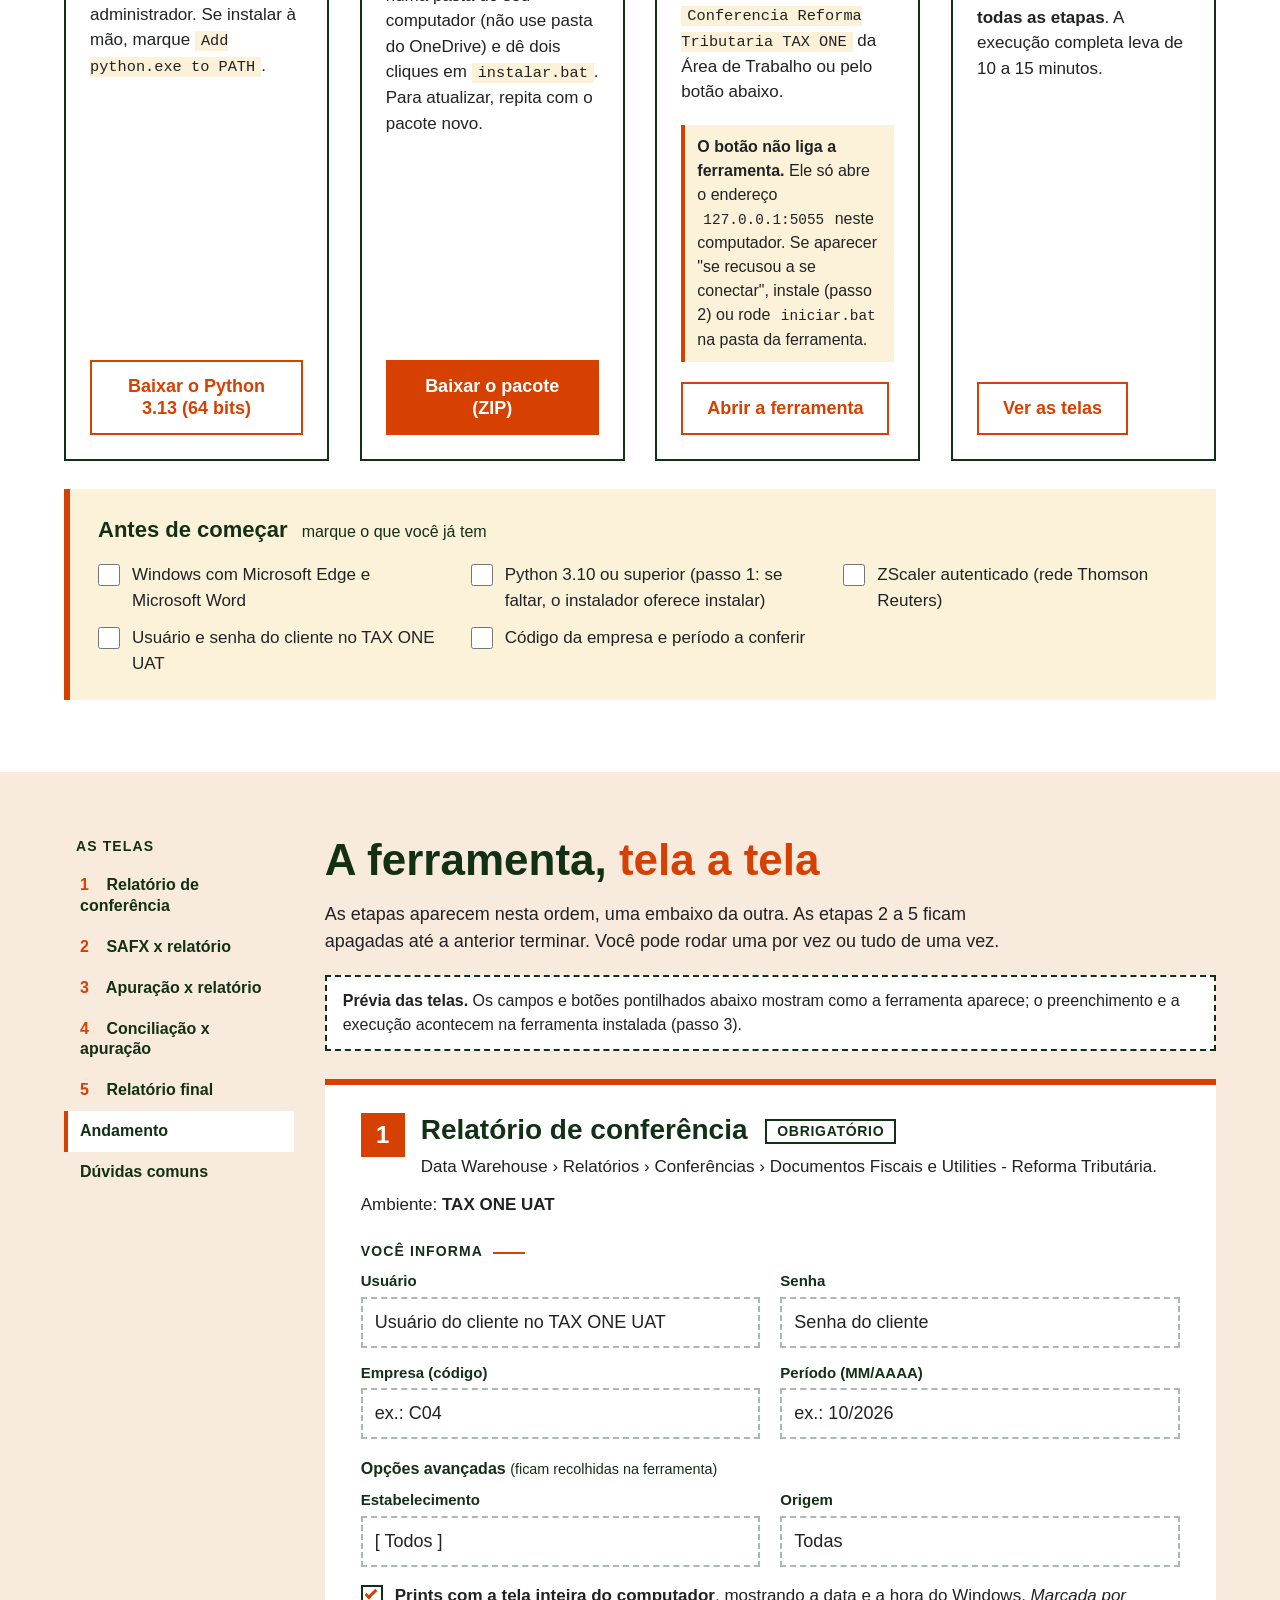
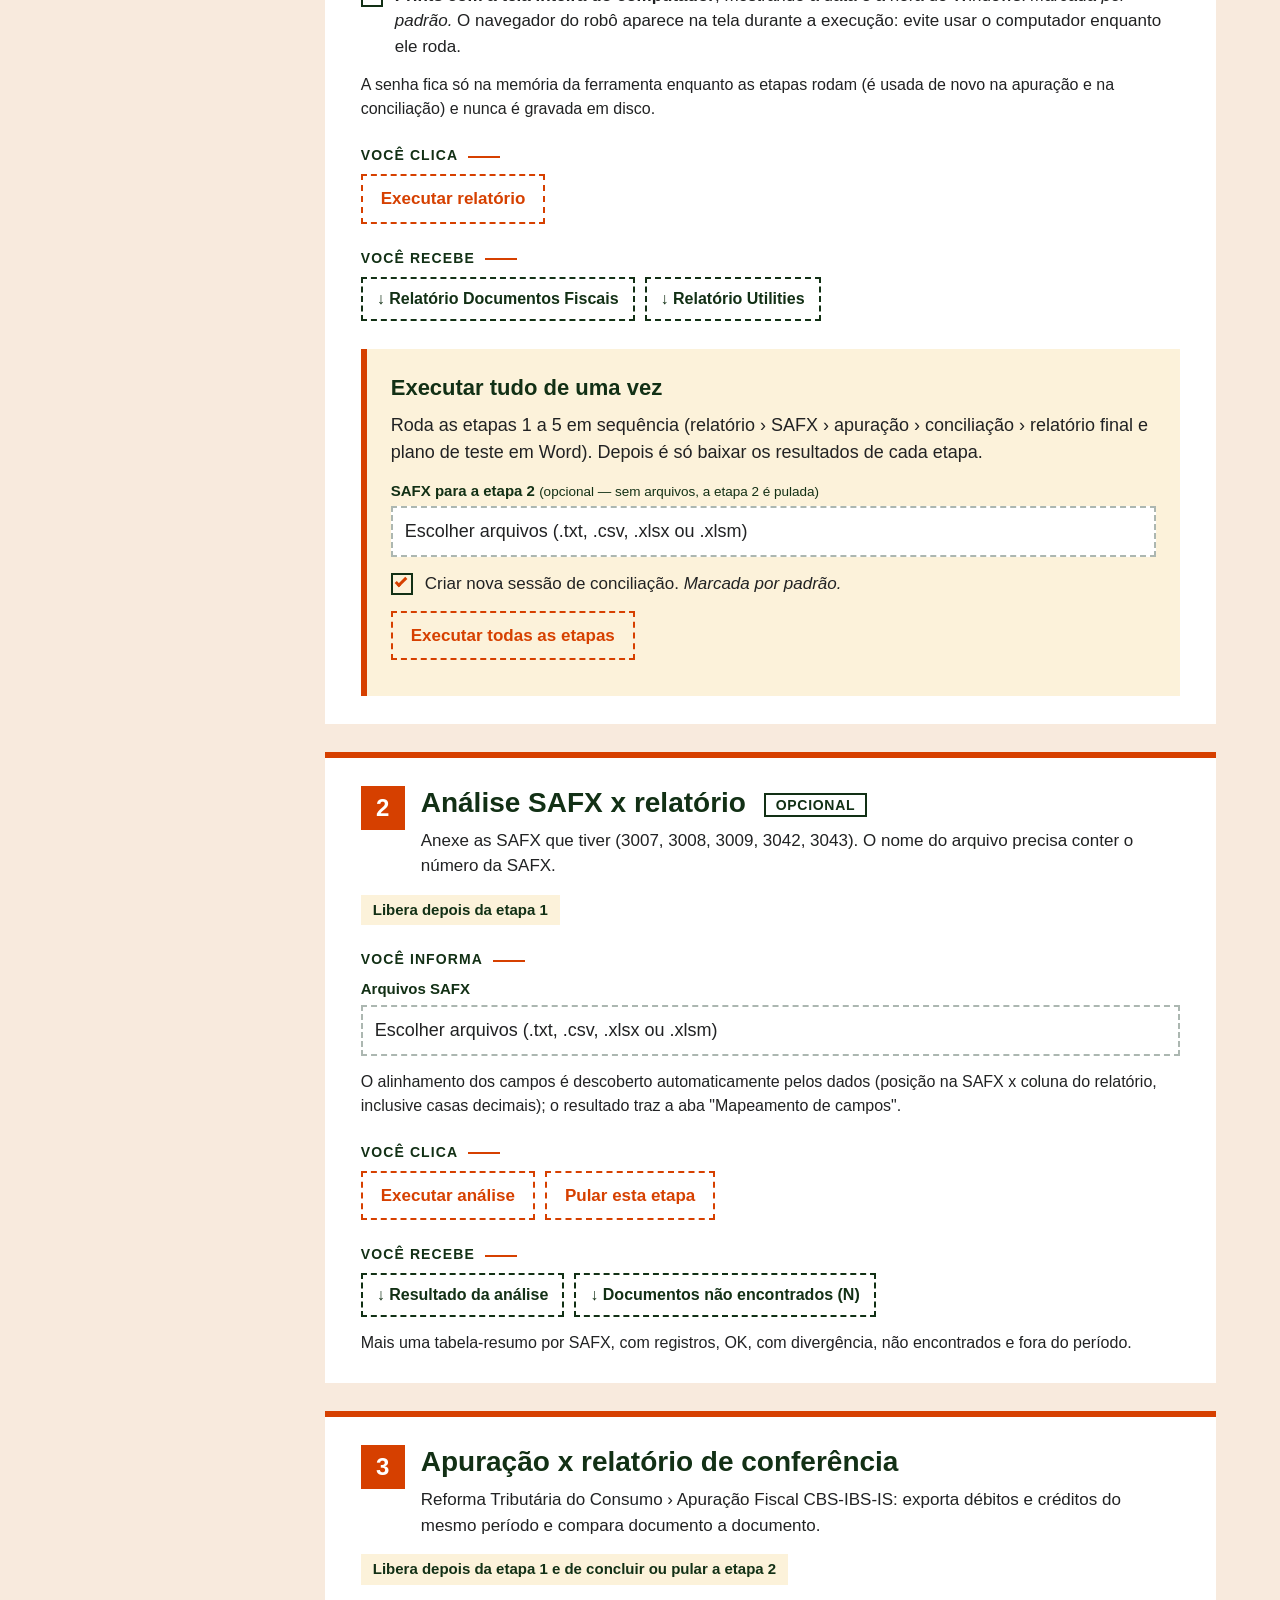
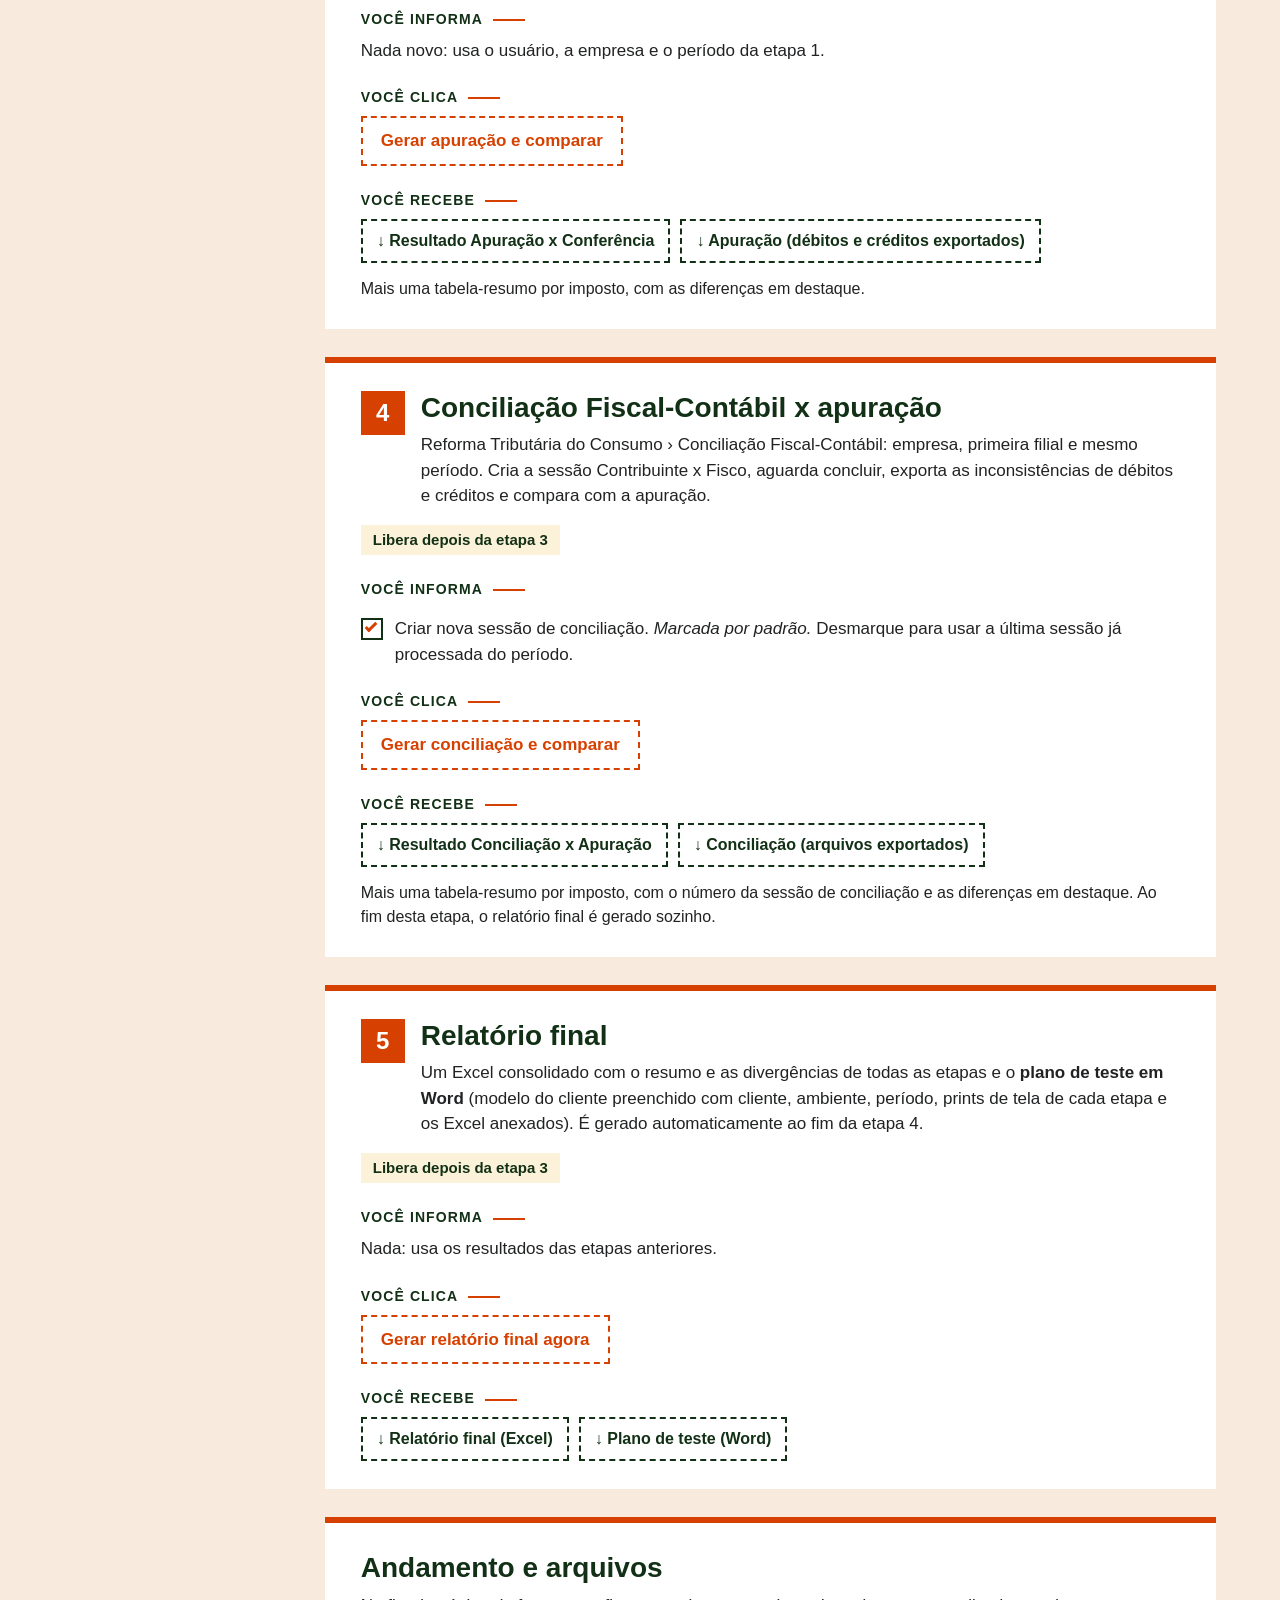
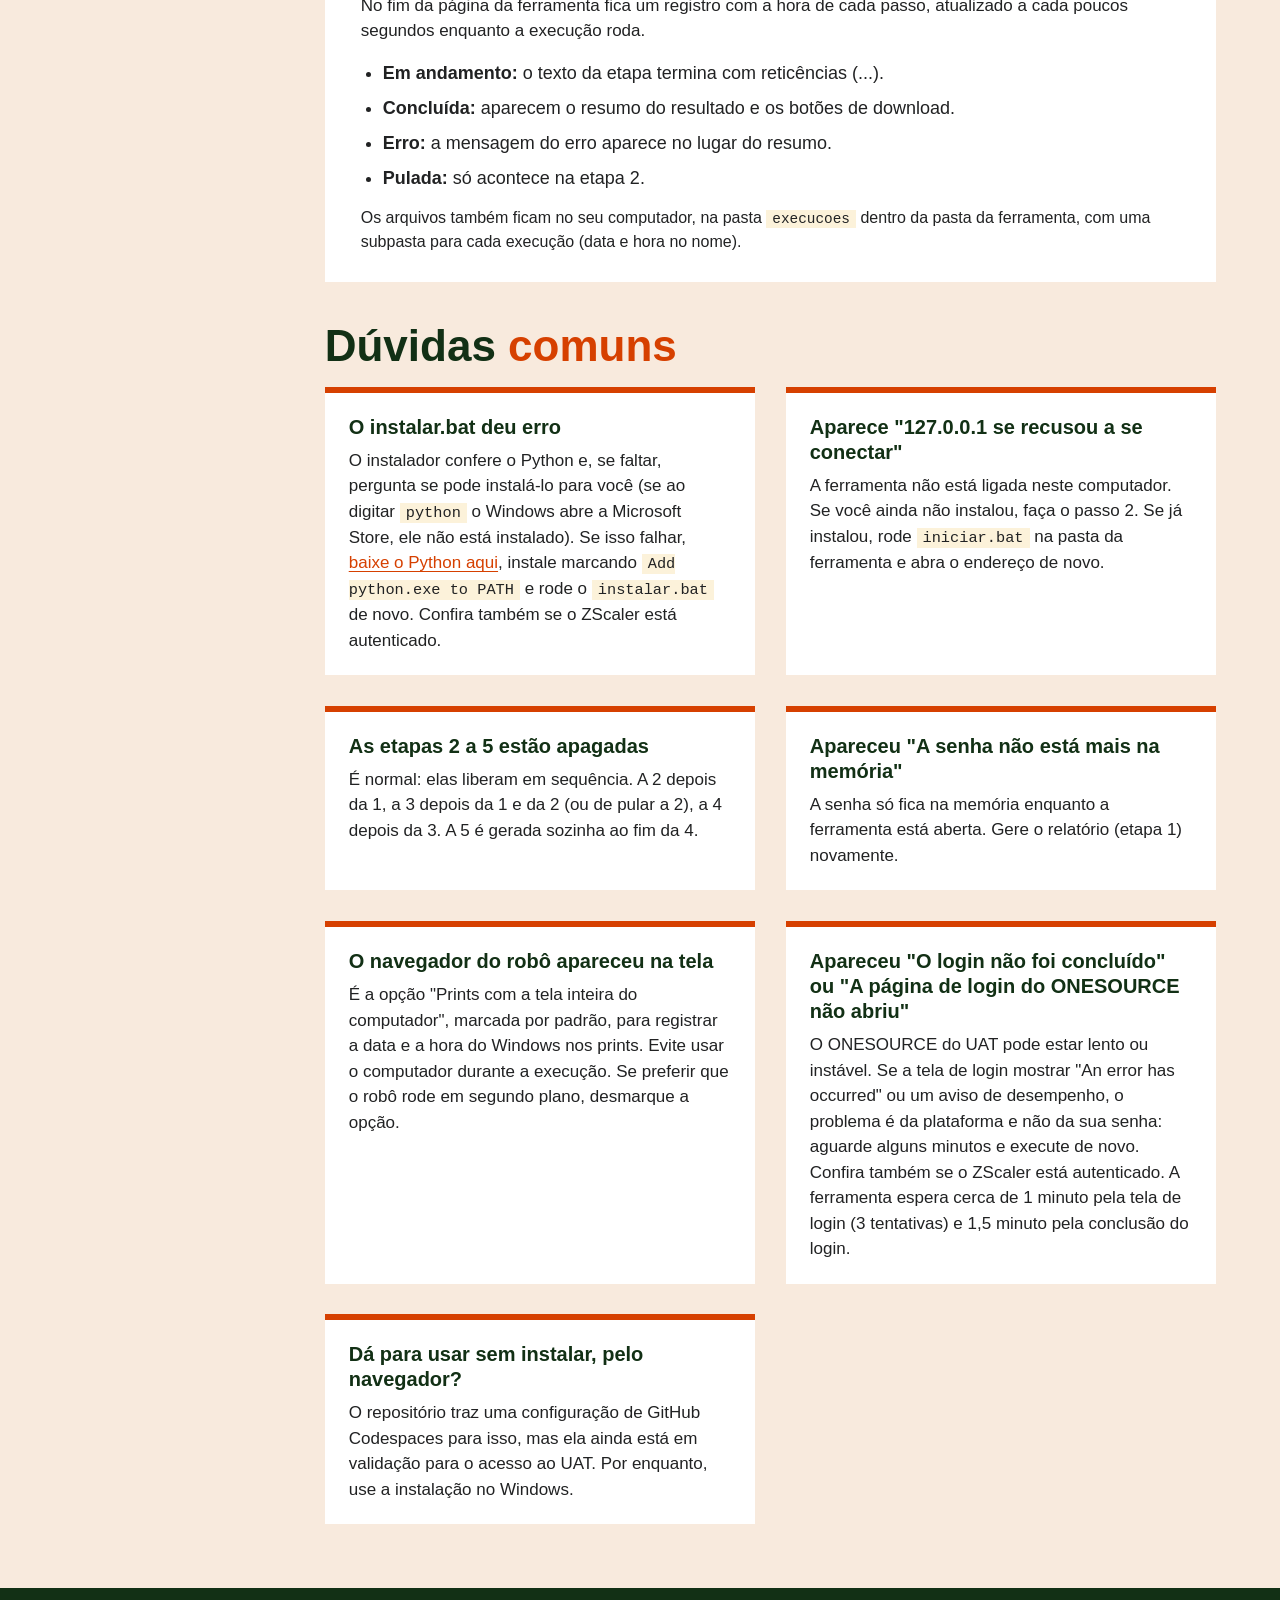
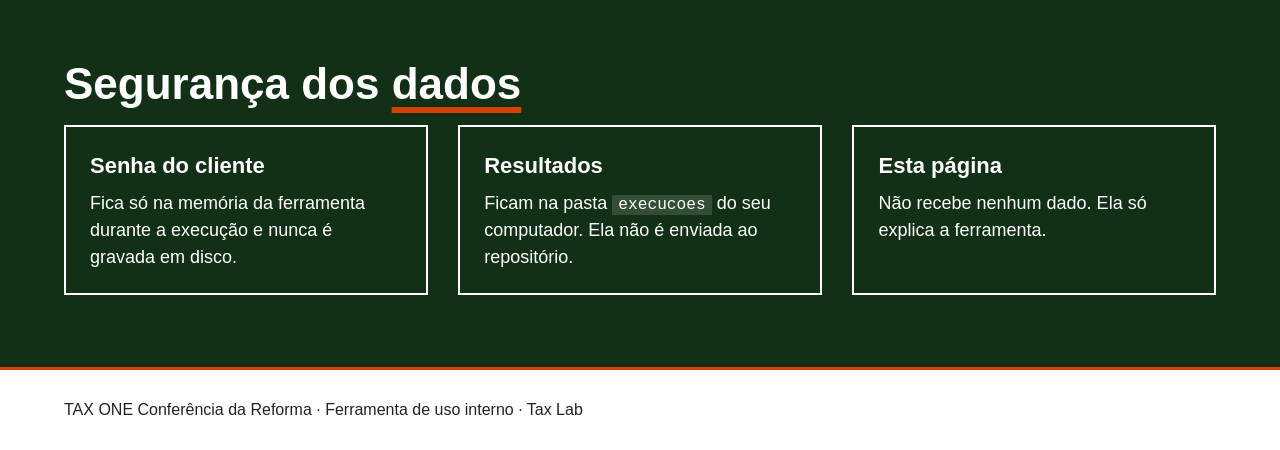
==== commit 67e8d578: "Add files via upload" ====
--- a/guia.html
+++ b/guia.html
@@ -17,7 +17,6 @@
         <img src="assets/logo-tr.svg" alt="Thomson Reuters" onerror="this.hidden=true">
         <span class="tag">TAX ONE Conferência da Reforma</span>
       </a>
-      <a class="btn secondary" href="http://127.0.0.1:5055" target="_blank" rel="noopener" title="Só funciona depois de instalar e ligar a ferramenta neste computador">Já instalei: abrir</a>
     </div>
   </header>
 
@@ -39,7 +38,7 @@
             <p>Baixe o instalador e abra o arquivo. Ele confere o Python (e instala, se faltar), instala a ferramenta, confere o ambiente e abre a tela para você informar usuário, senha, empresa e período.</p>
           </div>
           <div class="oneclick-a">
-            <a class="btn primary big" href="downloads/Instalar_TaxOne.exe" download>Clique aqui para instalar</a>
+            <a class="btn primary big" href="Instalar_TaxOne.exe" download>Clique aqui para instalar</a>
             <p>Se o Windows avisar que o editor é desconhecido, escolha <strong>Mais informações</strong> e <strong>Executar assim mesmo</strong>. Se a TI bloquear o arquivo, use o passo a passo abaixo.</p>
           </div>
         </div>
@@ -52,7 +51,7 @@
                 <span class="dl-meta">Instalar_TaxOne.exe · <span data-dl="exe-tamanho">5,0 MB</span></span>
                 <p>Já traz a ferramenta, o modelo do plano em Word e a conferência do ambiente. Instala o Python se faltar.</p>
               </div>
-              <a class="btn primary" href="downloads/Instalar_TaxOne.exe" download>Baixar</a>
+              <a class="btn primary" href="Instalar_TaxOne.exe" download>Baixar</a>
             </li>
             <li>
               <div class="dl-info">
@@ -60,7 +59,7 @@
                 <span class="dl-meta">TaxOneConferencia.zip · <span data-dl="zip-tamanho">4,8 MB</span></span>
                 <p>Extraia numa pasta do seu computador e dê dois cliques em <code>instalar.bat</code>. Use se a TI bloquear o instalador único.</p>
               </div>
-              <a class="btn secondary" href="downloads/TaxOneConferencia.zip" download>Baixar</a>
+              <a class="btn secondary" href="TaxOneConferencia.zip" download>Baixar</a>
             </li>
             <li>
               <div class="dl-info">
@@ -90,7 +89,7 @@
             <span class="n" aria-hidden="true">2</span>
             <h3>Instale a ferramenta, uma vez só</h3>
             <p>Baixe o pacote, extraia numa pasta do seu computador (não use pasta do OneDrive) e dê dois cliques em <code>instalar.bat</code>. Para atualizar, repita com o pacote novo.</p>
-            <a class="btn primary" href="downloads/TaxOneConferencia.zip" download>Baixar o pacote (ZIP)</a>
+            <a class="btn primary" href="TaxOneConferencia.zip" download>Baixar o pacote (ZIP)</a>
           </li>
           <li>
             <span class="n" aria-hidden="true">3</span>
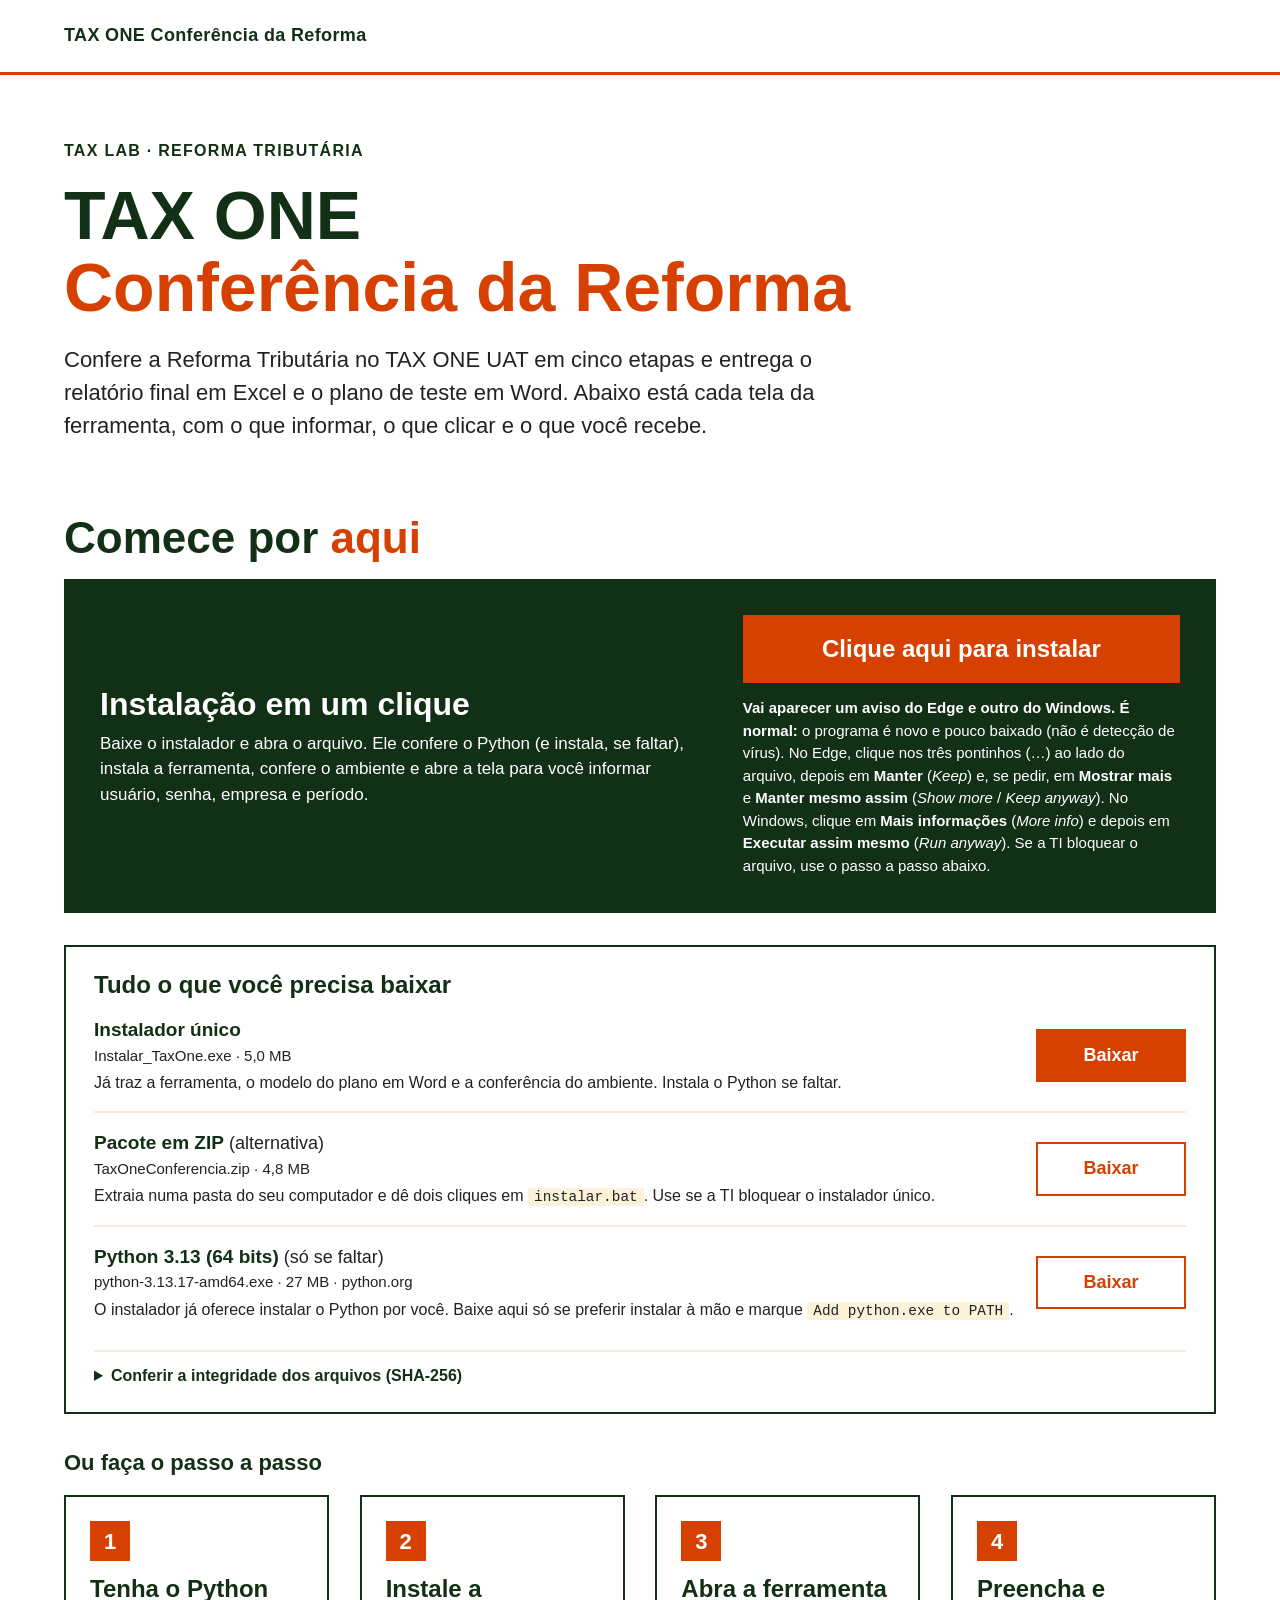
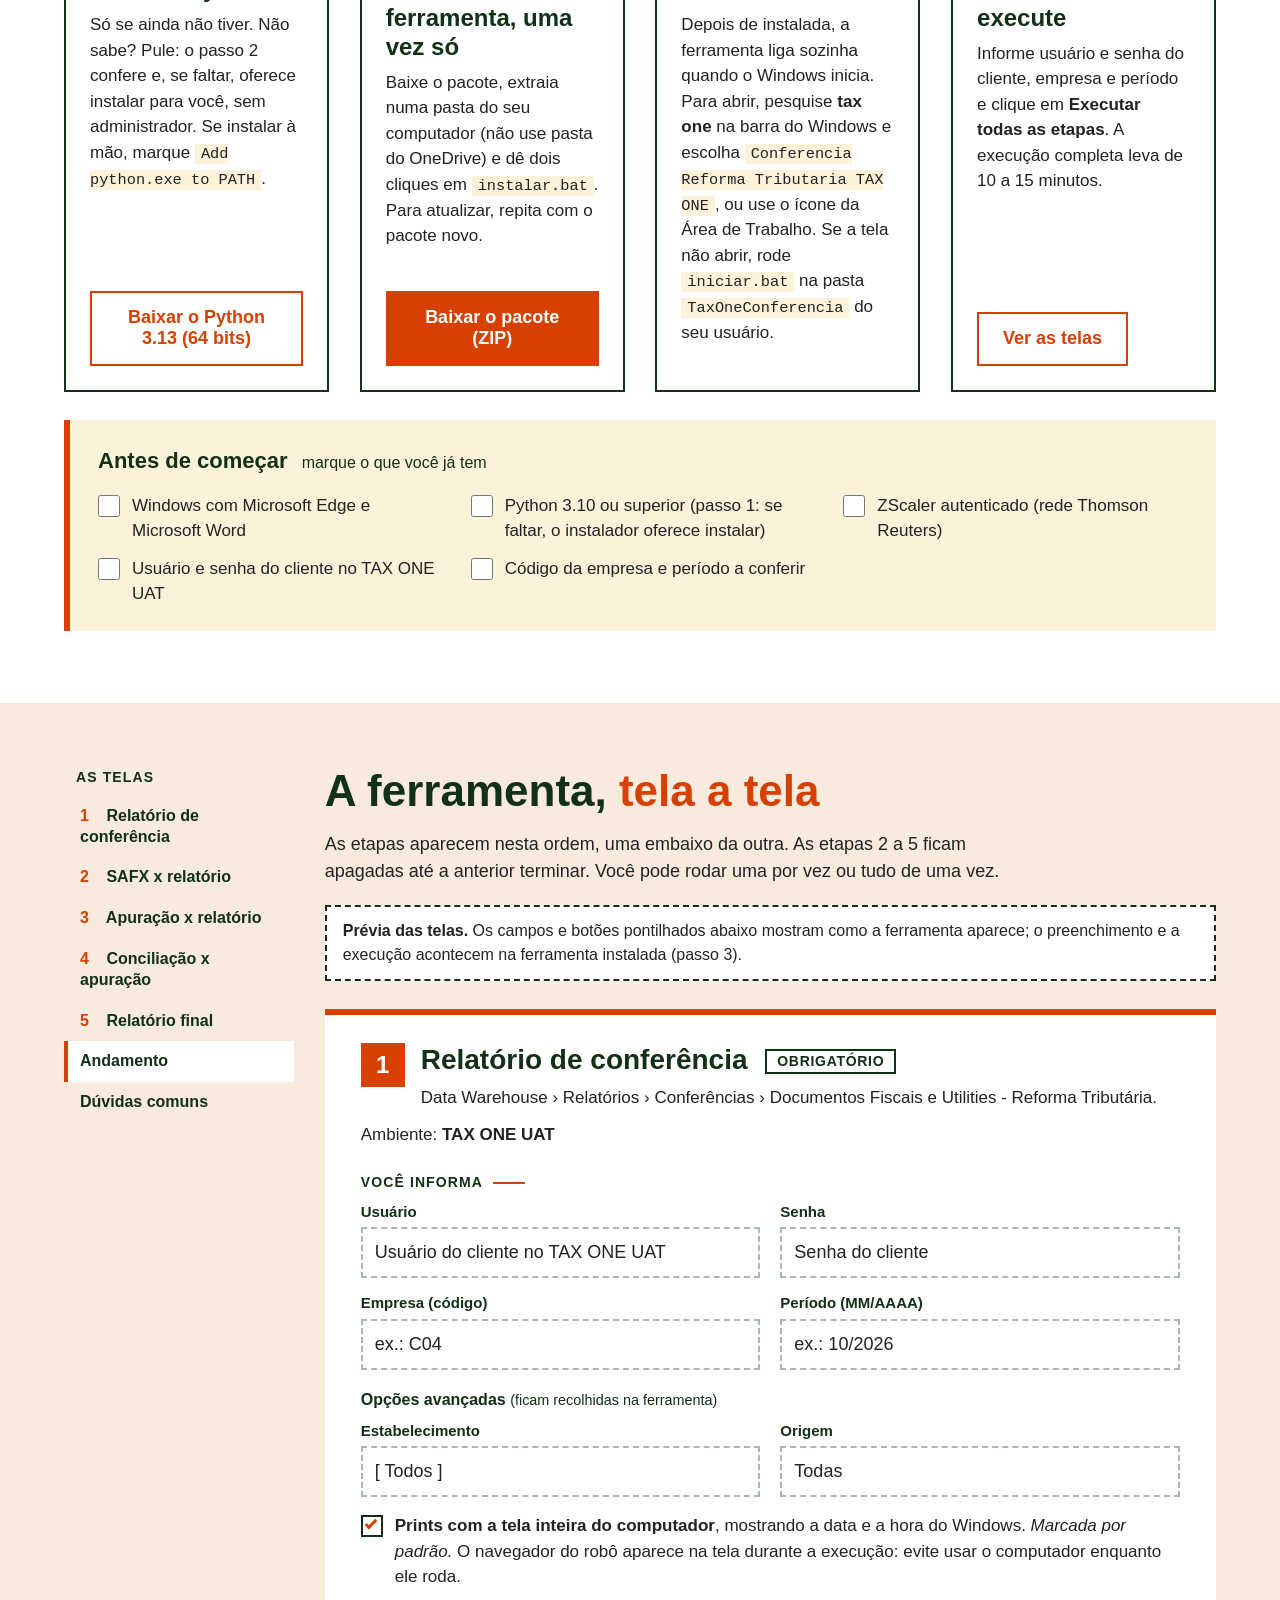
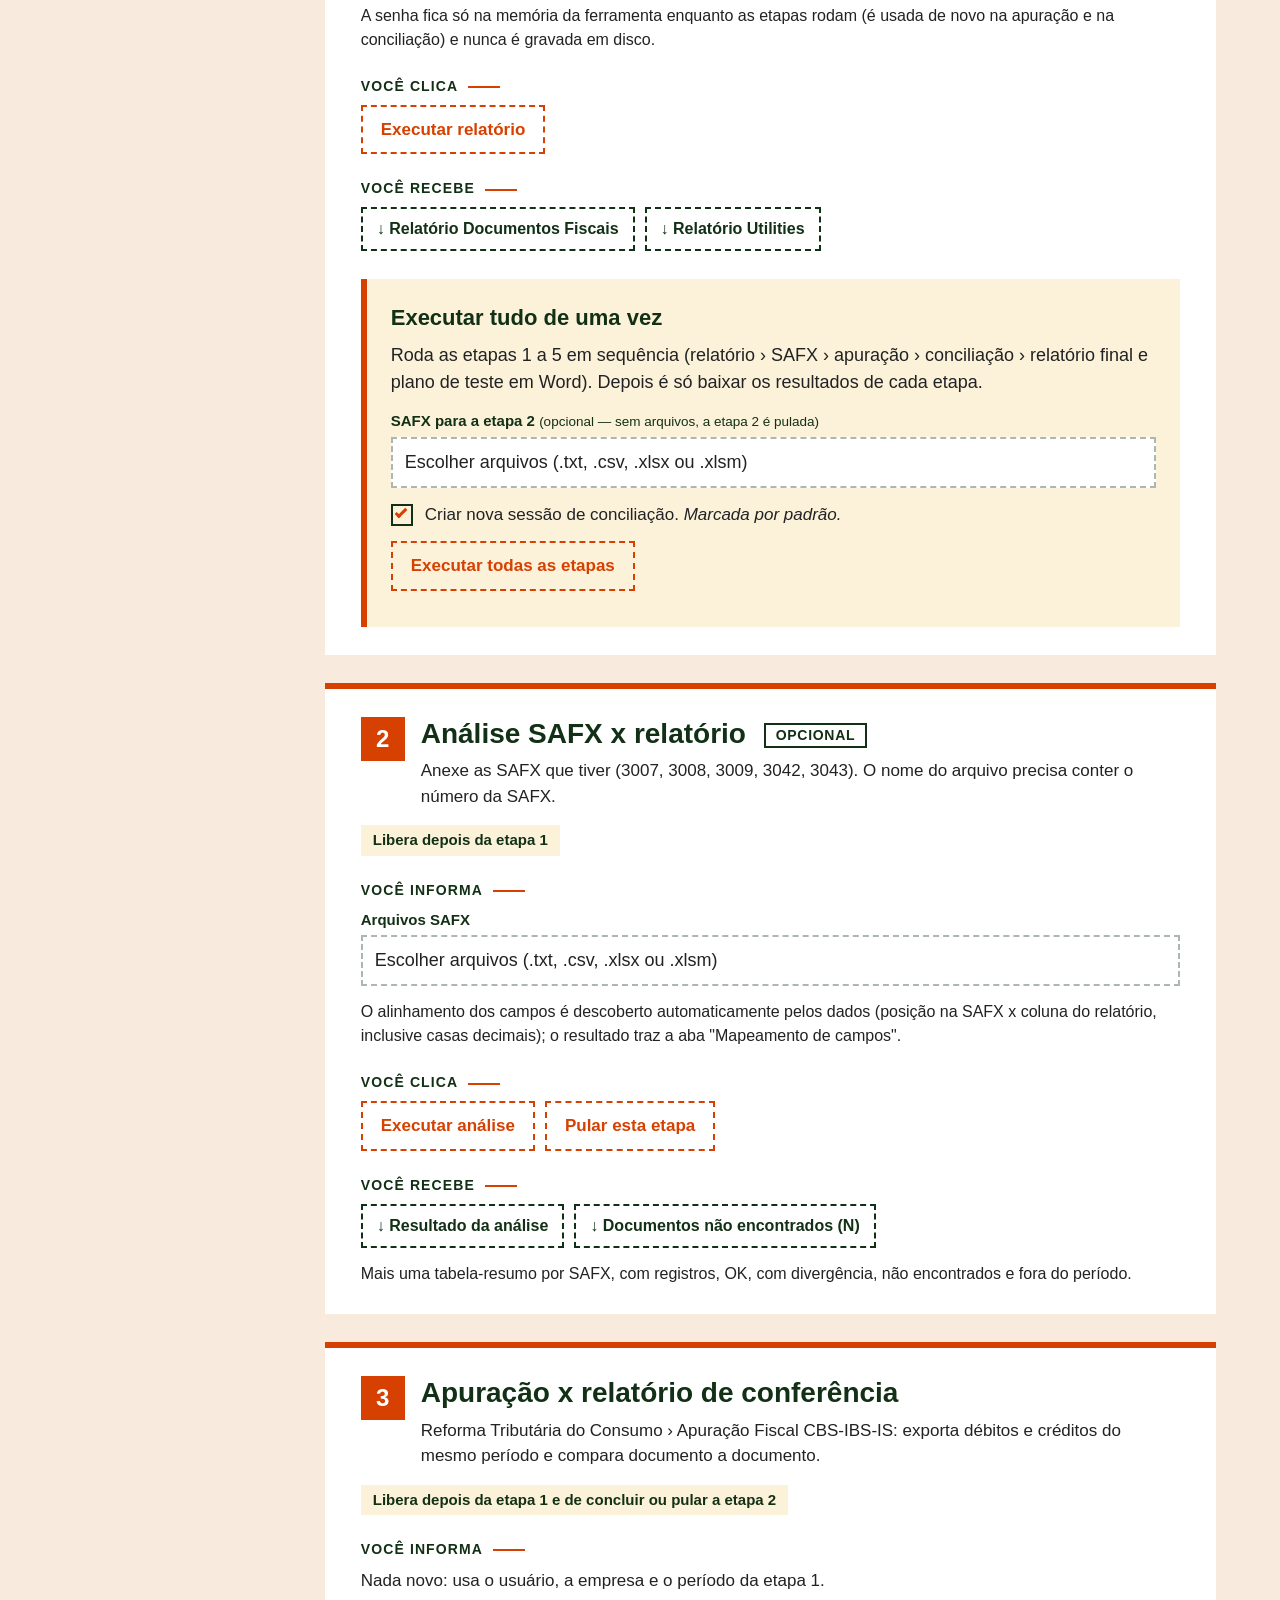
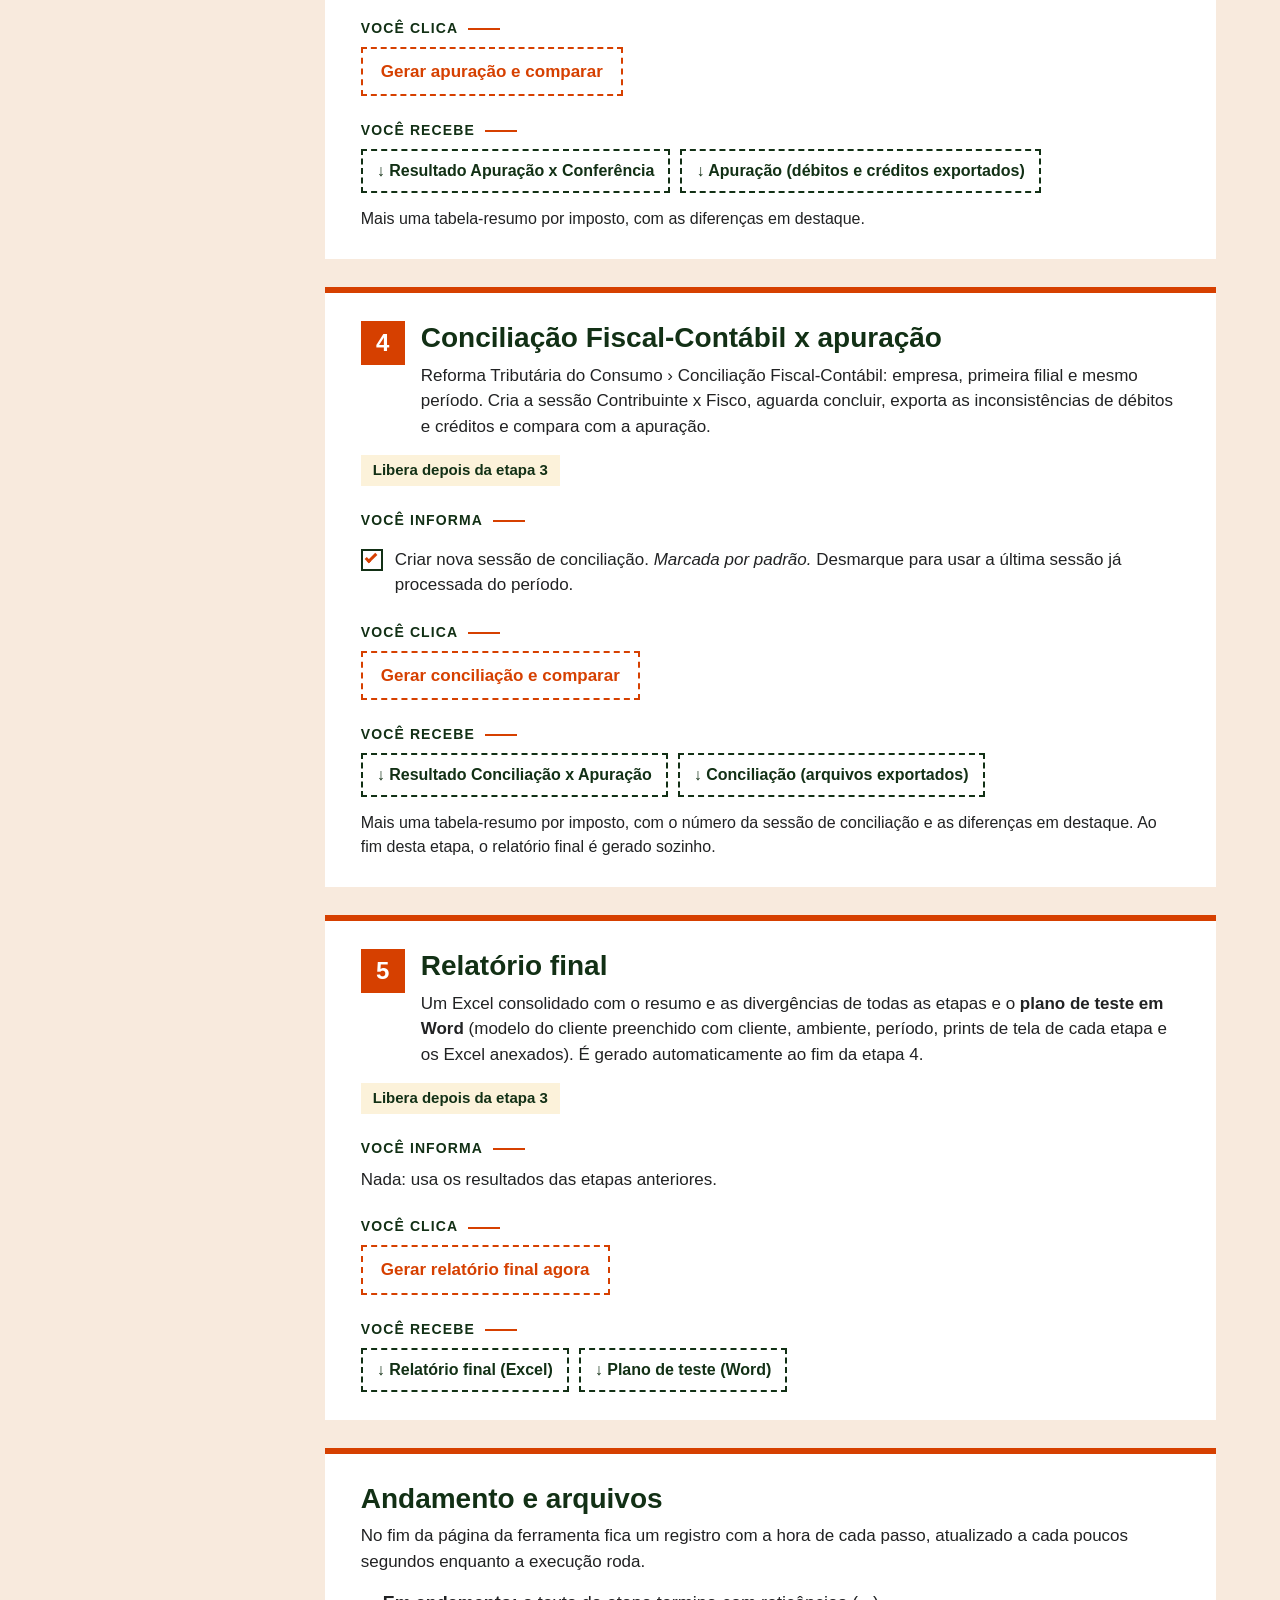
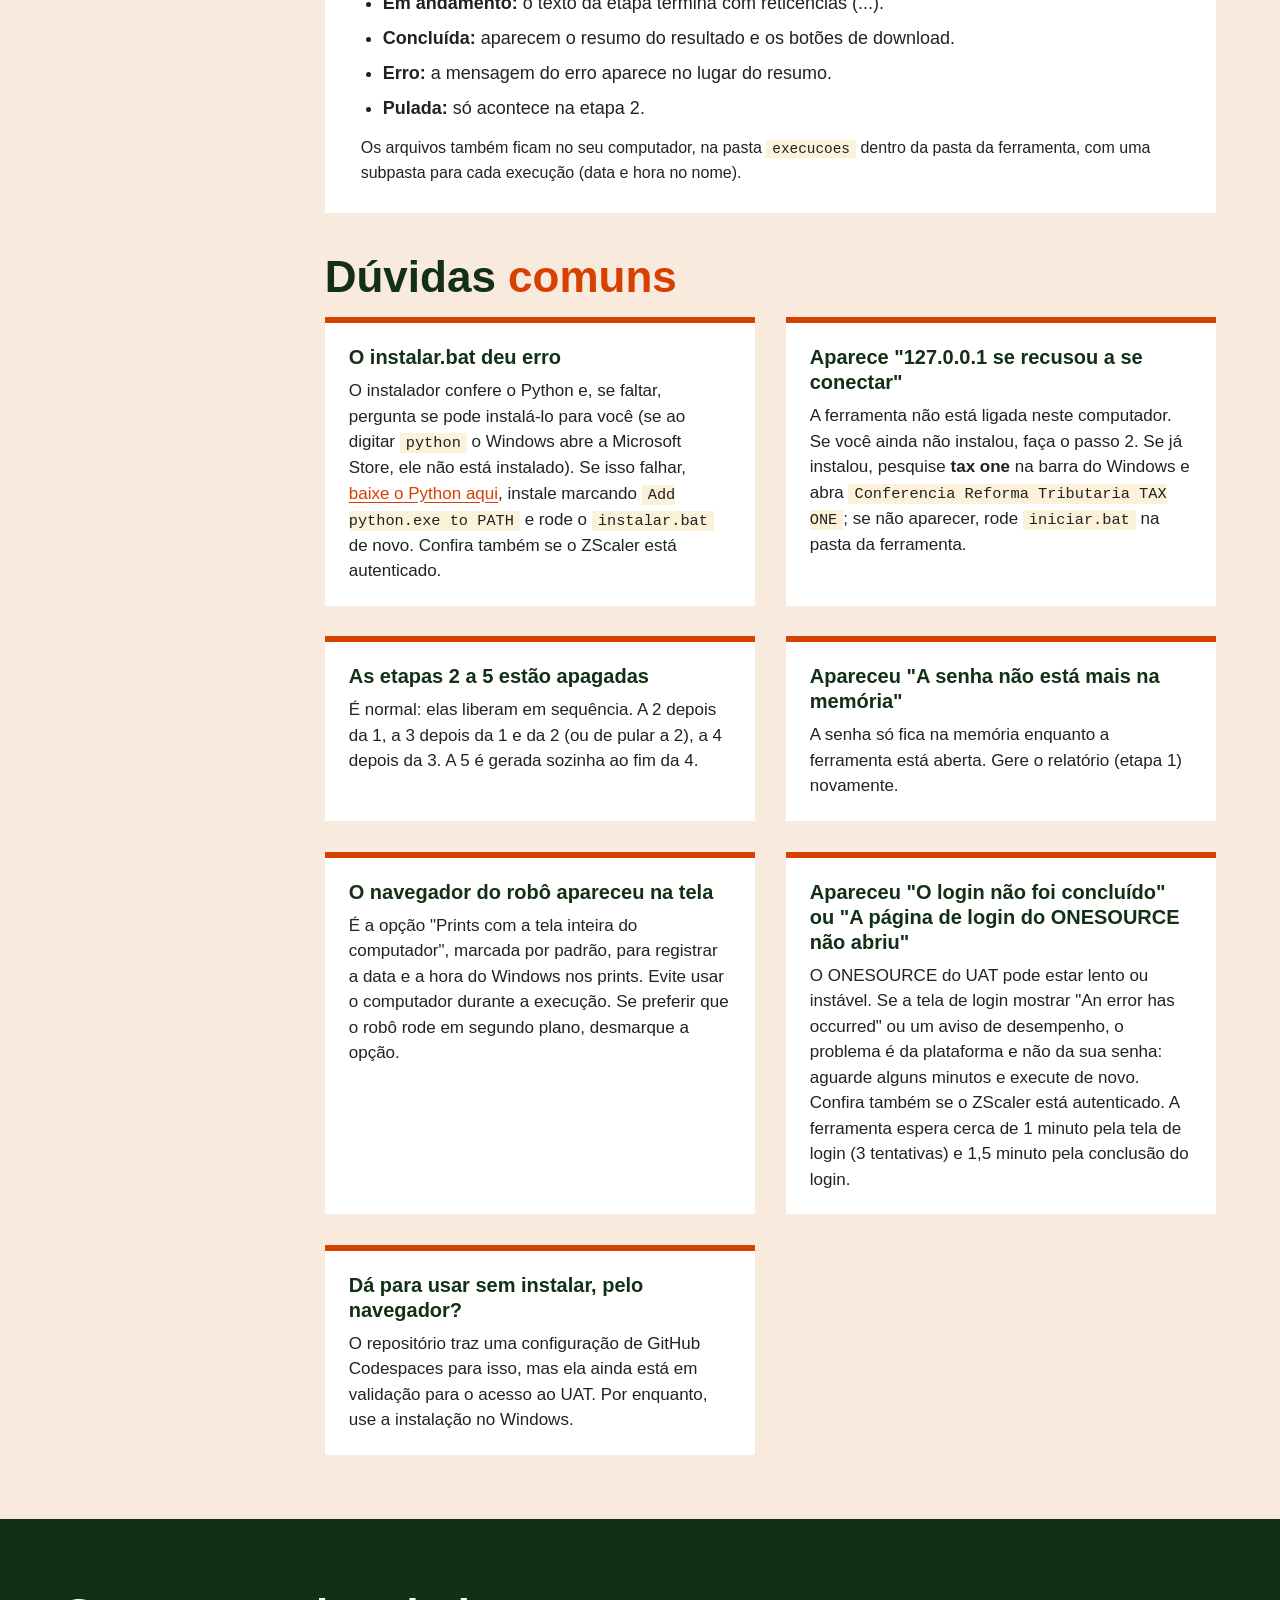
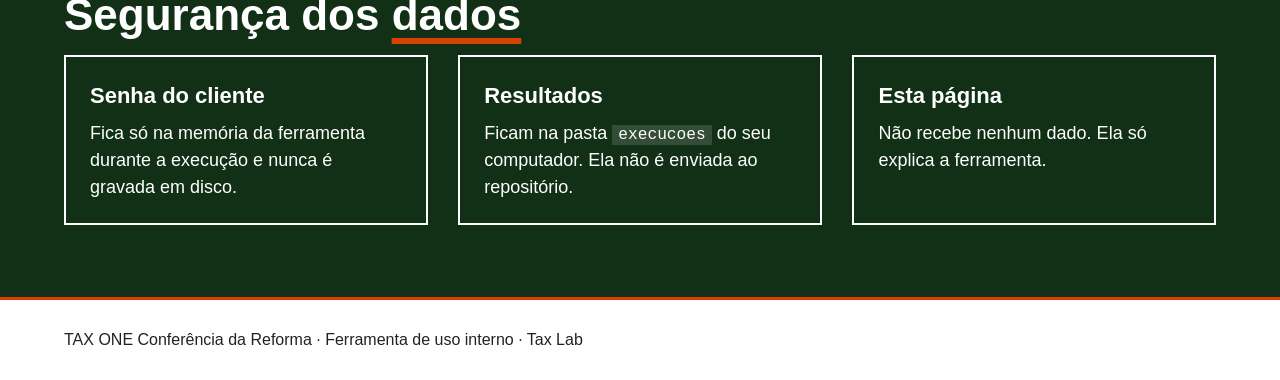
==== commit 54b36dad: "Add files via upload" ====
--- a/guia.html
+++ b/guia.html
@@ -39,7 +39,7 @@
           </div>
           <div class="oneclick-a">
             <a class="btn primary big" href="Instalar_TaxOne.exe" download>Clique aqui para instalar</a>
-            <p>Se o Windows avisar que o editor é desconhecido, escolha <strong>Mais informações</strong> e <strong>Executar assim mesmo</strong>. Se a TI bloquear o arquivo, use o passo a passo abaixo.</p>
+            <p><strong>Vai aparecer um aviso do Edge e outro do Windows. É normal:</strong> o programa é novo e pouco baixado (não é detecção de vírus). No Edge, clique nos três pontinhos (…) ao lado do arquivo, depois em <strong>Manter</strong> (<em>Keep</em>) e, se pedir, em <strong>Mostrar mais</strong> e <strong>Manter mesmo assim</strong> (<em>Show more</em> / <em>Keep anyway</em>). No Windows, clique em <strong>Mais informações</strong> (<em>More info</em>) e depois em <strong>Executar assim mesmo</strong> (<em>Run anyway</em>). Se a TI bloquear o arquivo, use o passo a passo abaixo.</p>
           </div>
         </div>
         <div class="downloads">
@@ -73,8 +73,8 @@
           <details>
             <summary>Conferir a integridade dos arquivos (SHA-256)</summary>
             <p>No PowerShell, na pasta do arquivo: <code>Get-FileHash .\Instalar_TaxOne.exe</code></p>
-            <p><code>Instalar_TaxOne.exe</code><br><code data-dl="exe-sha">d3c66e18155ba48221514c609d2d4da86407422b29b97a7ad766b7f9a56e2fe6</code></p>
-            <p><code>TaxOneConferencia.zip</code><br><code data-dl="zip-sha">b2e80e955d48e34194731f2cbdfe335475c0ab018384c52535ee24d111236b48</code></p>
+            <p><code>Instalar_TaxOne.exe</code><br><code data-dl="exe-sha">f92a3f39c8a6418ca9ed95a5c091ce27adf3902a3d4d70f476f8efbf43265bbf</code></p>
+            <p><code>TaxOneConferencia.zip</code><br><code data-dl="zip-sha">d33944a7bd4b5f1ec92dfdaac37609ca11f75cc0f7265d01ac79059dbac963ee</code></p>
           </details>
         </div>
         <h3 class="alt">Ou faça o passo a passo</h3>
@@ -94,9 +94,7 @@
           <li>
             <span class="n" aria-hidden="true">3</span>
             <h3>Abra a ferramenta</h3>
-            <p>Depois de instalada, a ferramenta liga sozinha quando o Windows inicia. Abra pelo atalho <code>Conferencia Reforma Tributaria TAX ONE</code> da Área de Trabalho ou pelo botão abaixo.</p>
-            <p class="warn"><strong>O botão não liga a ferramenta.</strong> Ele só abre o endereço <code>127.0.0.1:5055</code> neste computador. Se aparecer "se recusou a se conectar", instale (passo 2) ou rode <code>iniciar.bat</code> na pasta da ferramenta.</p>
-            <a class="btn secondary" href="http://127.0.0.1:5055" target="_blank" rel="noopener">Abrir a ferramenta</a>
+            <p>Depois de instalada, a ferramenta liga sozinha quando o Windows inicia. Para abrir, pesquise <strong>tax one</strong> na barra do Windows e escolha <code>Conferencia Reforma Tributaria TAX ONE</code>, ou use o ícone da Área de Trabalho. Se a tela não abrir, rode <code>iniciar.bat</code> na pasta <code>TaxOneConferencia</code> do seu usuário.</p>
           </li>
           <li>
             <span class="n" aria-hidden="true">4</span>
@@ -291,7 +289,7 @@
             </div>
             <div class="q">
               <h3>Aparece "127.0.0.1 se recusou a se conectar"</h3>
-              <p>A ferramenta não está ligada neste computador. Se você ainda não instalou, faça o passo 2. Se já instalou, rode <code>iniciar.bat</code> na pasta da ferramenta e abra o endereço de novo.</p>
+              <p>A ferramenta não está ligada neste computador. Se você ainda não instalou, faça o passo 2. Se já instalou, pesquise <strong>tax one</strong> na barra do Windows e abra <code>Conferencia Reforma Tributaria TAX ONE</code>; se não aparecer, rode <code>iniciar.bat</code> na pasta da ferramenta.</p>
             </div>
             <div class="q">
               <h3>As etapas 2 a 5 estão apagadas</h3>
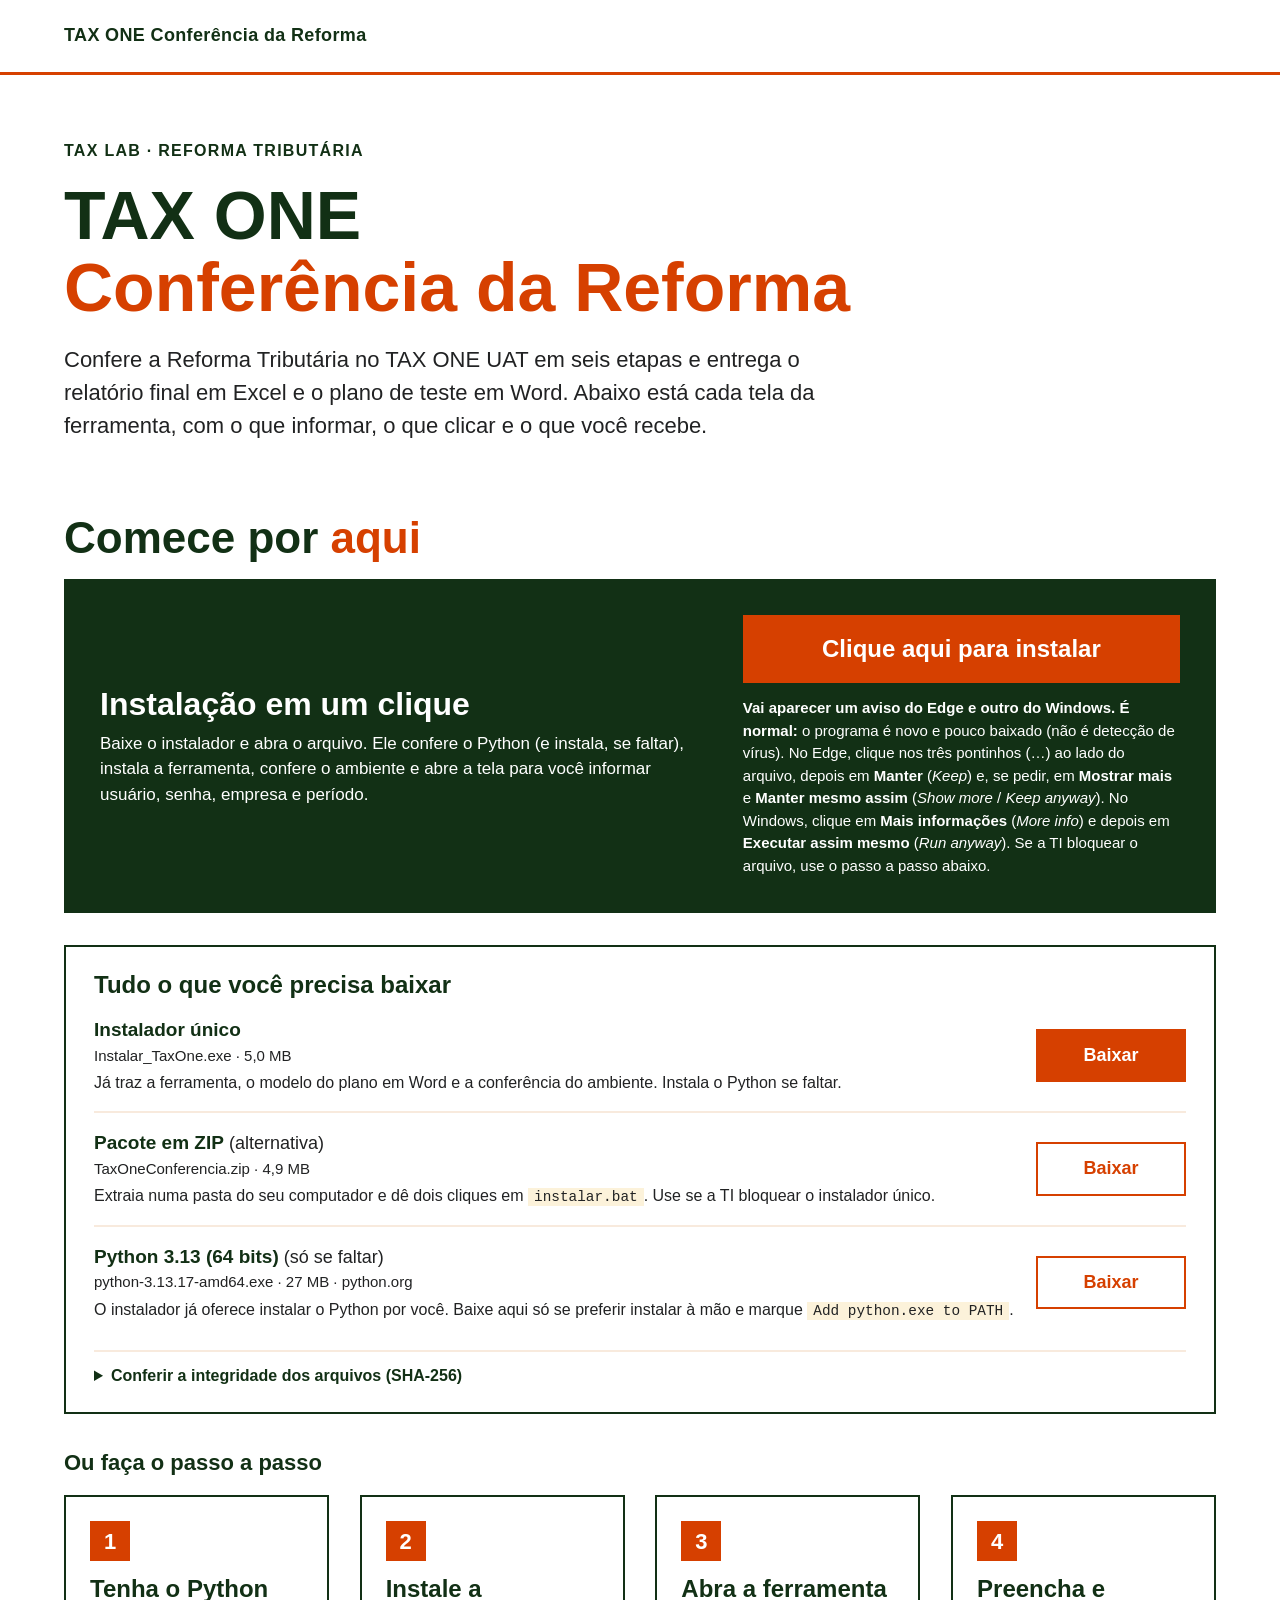
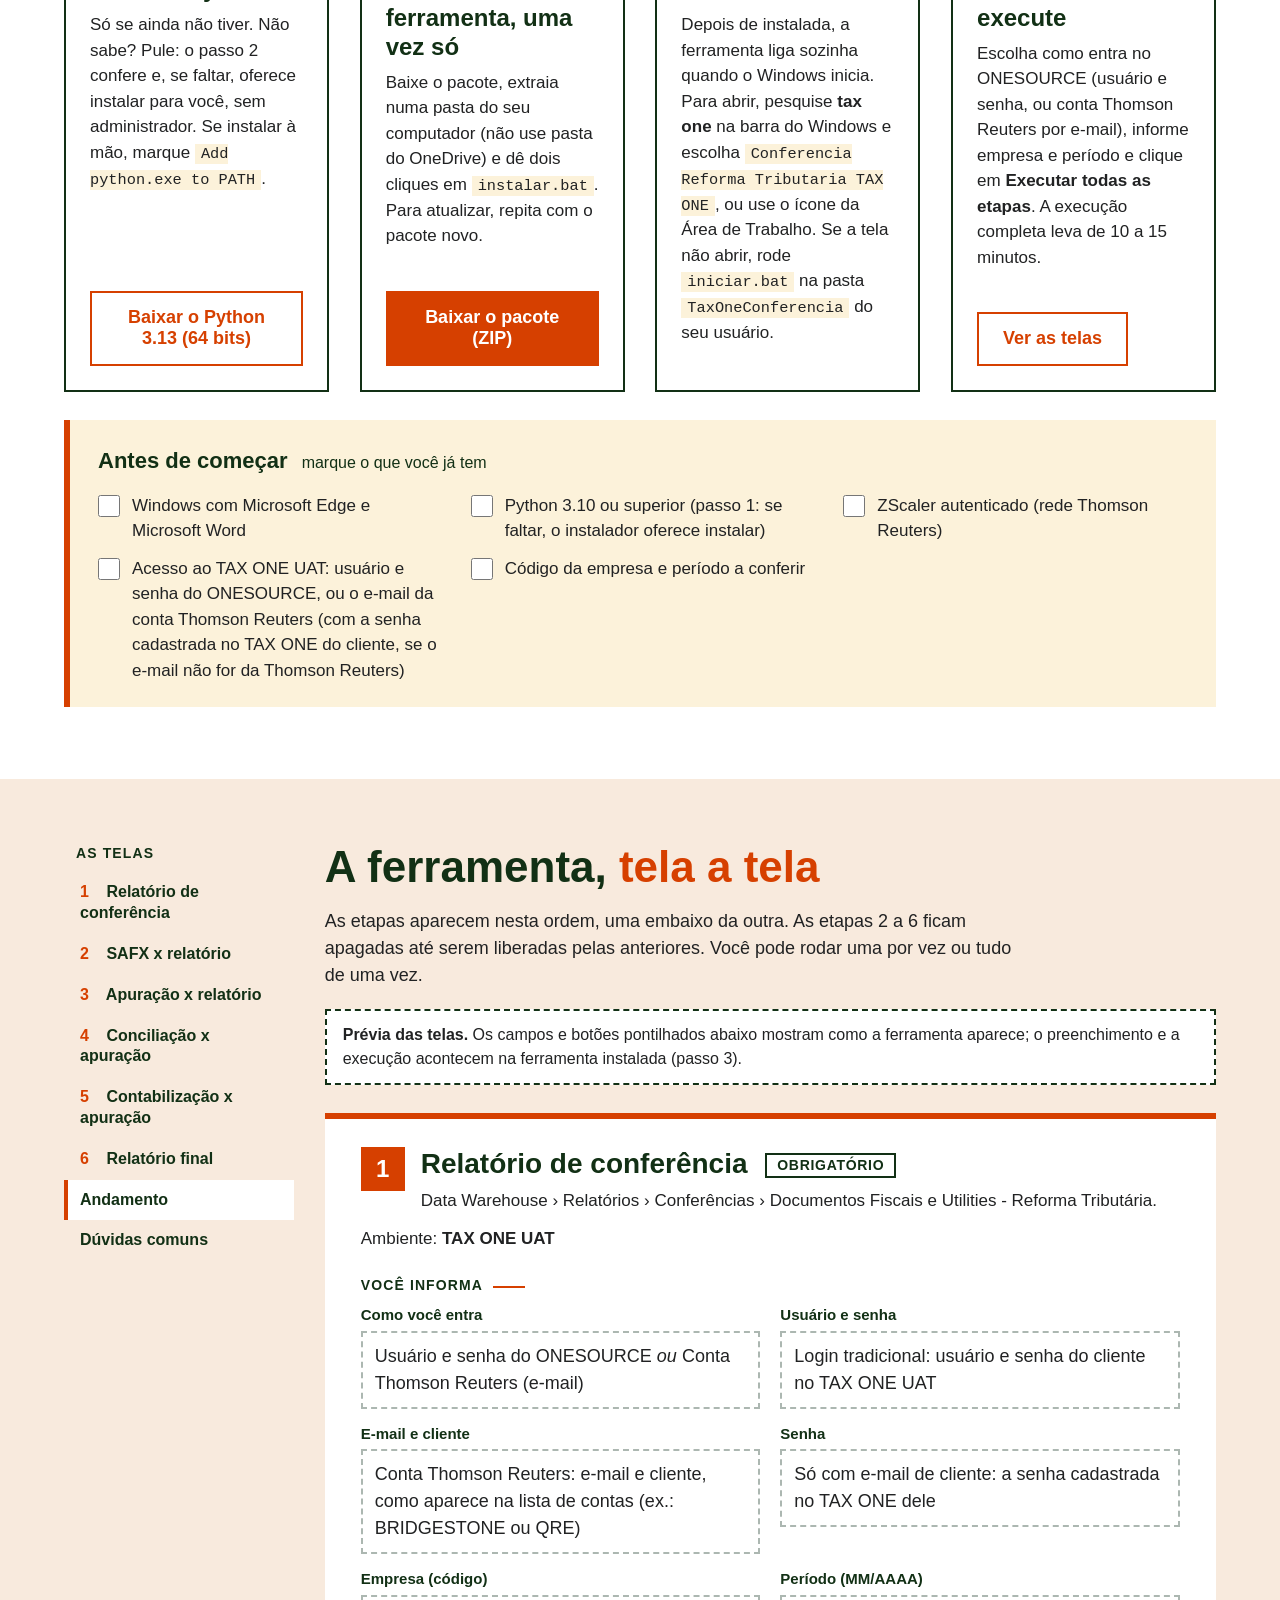
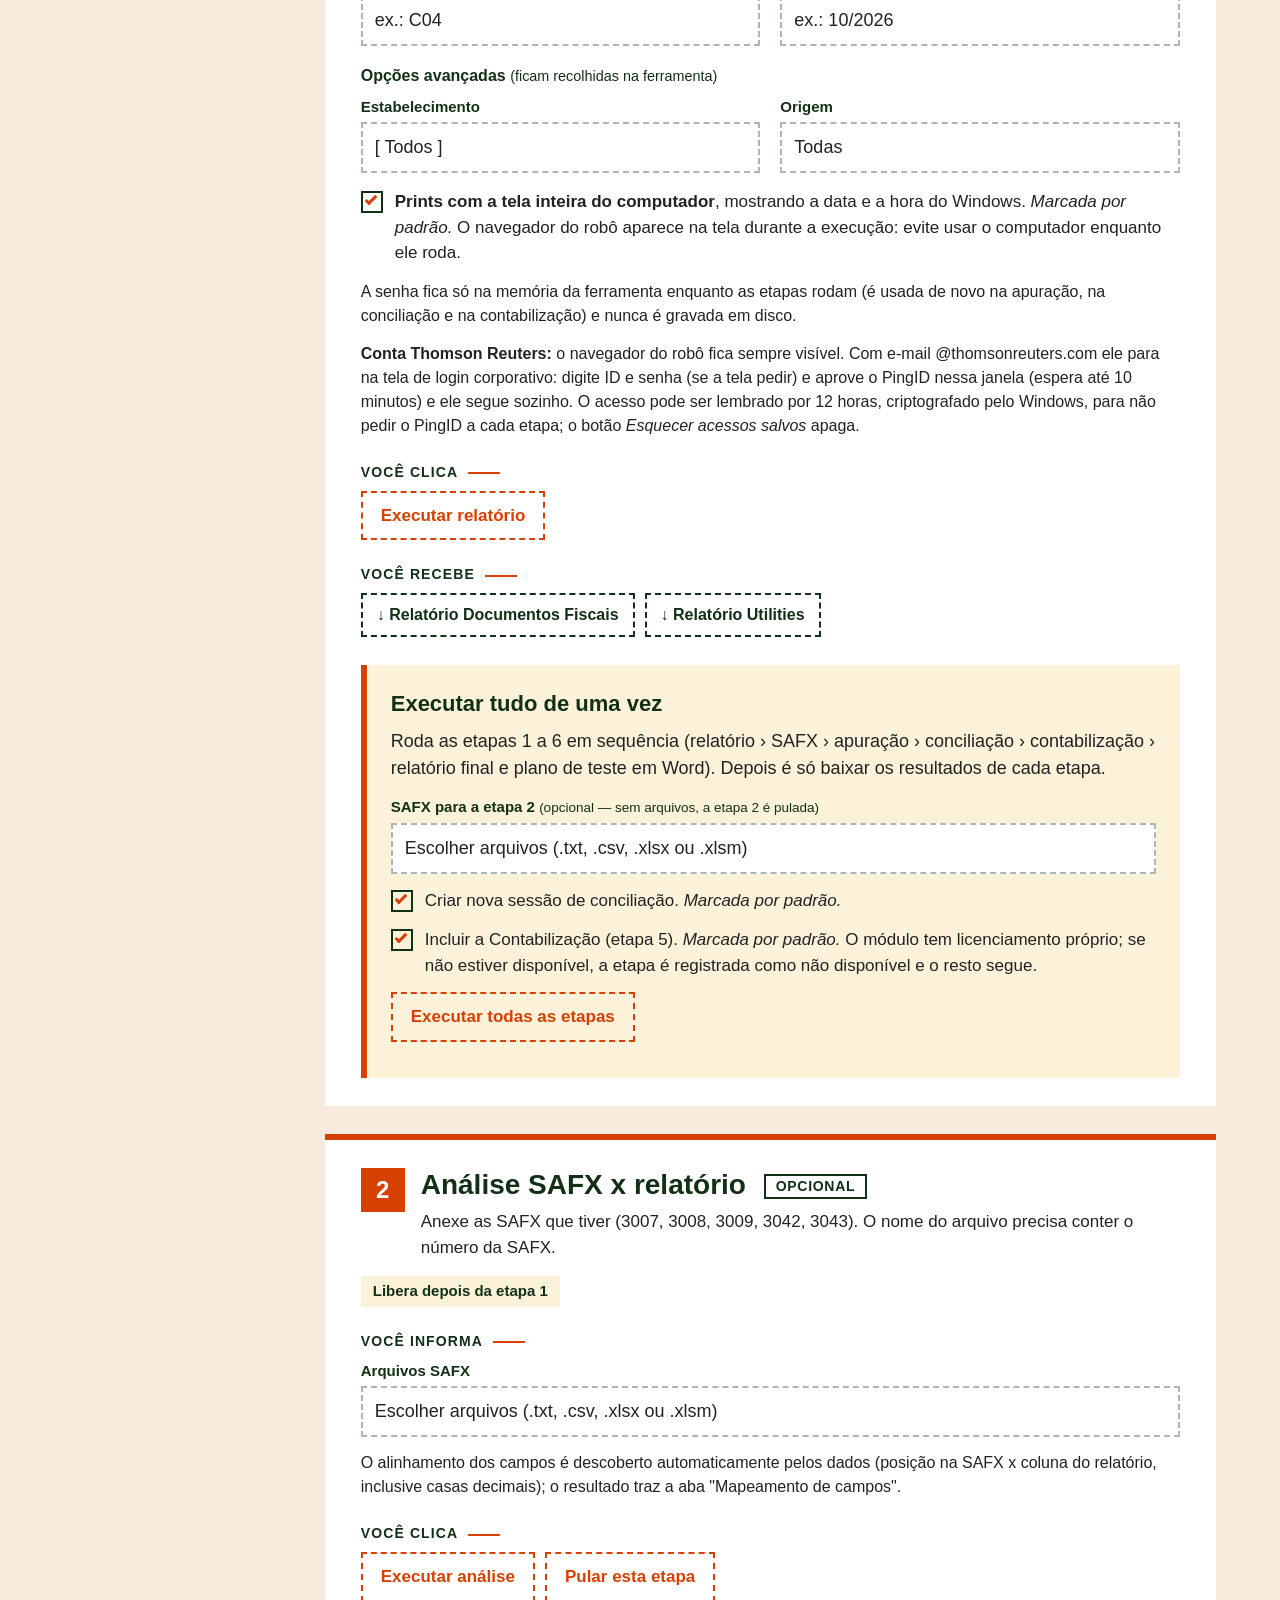
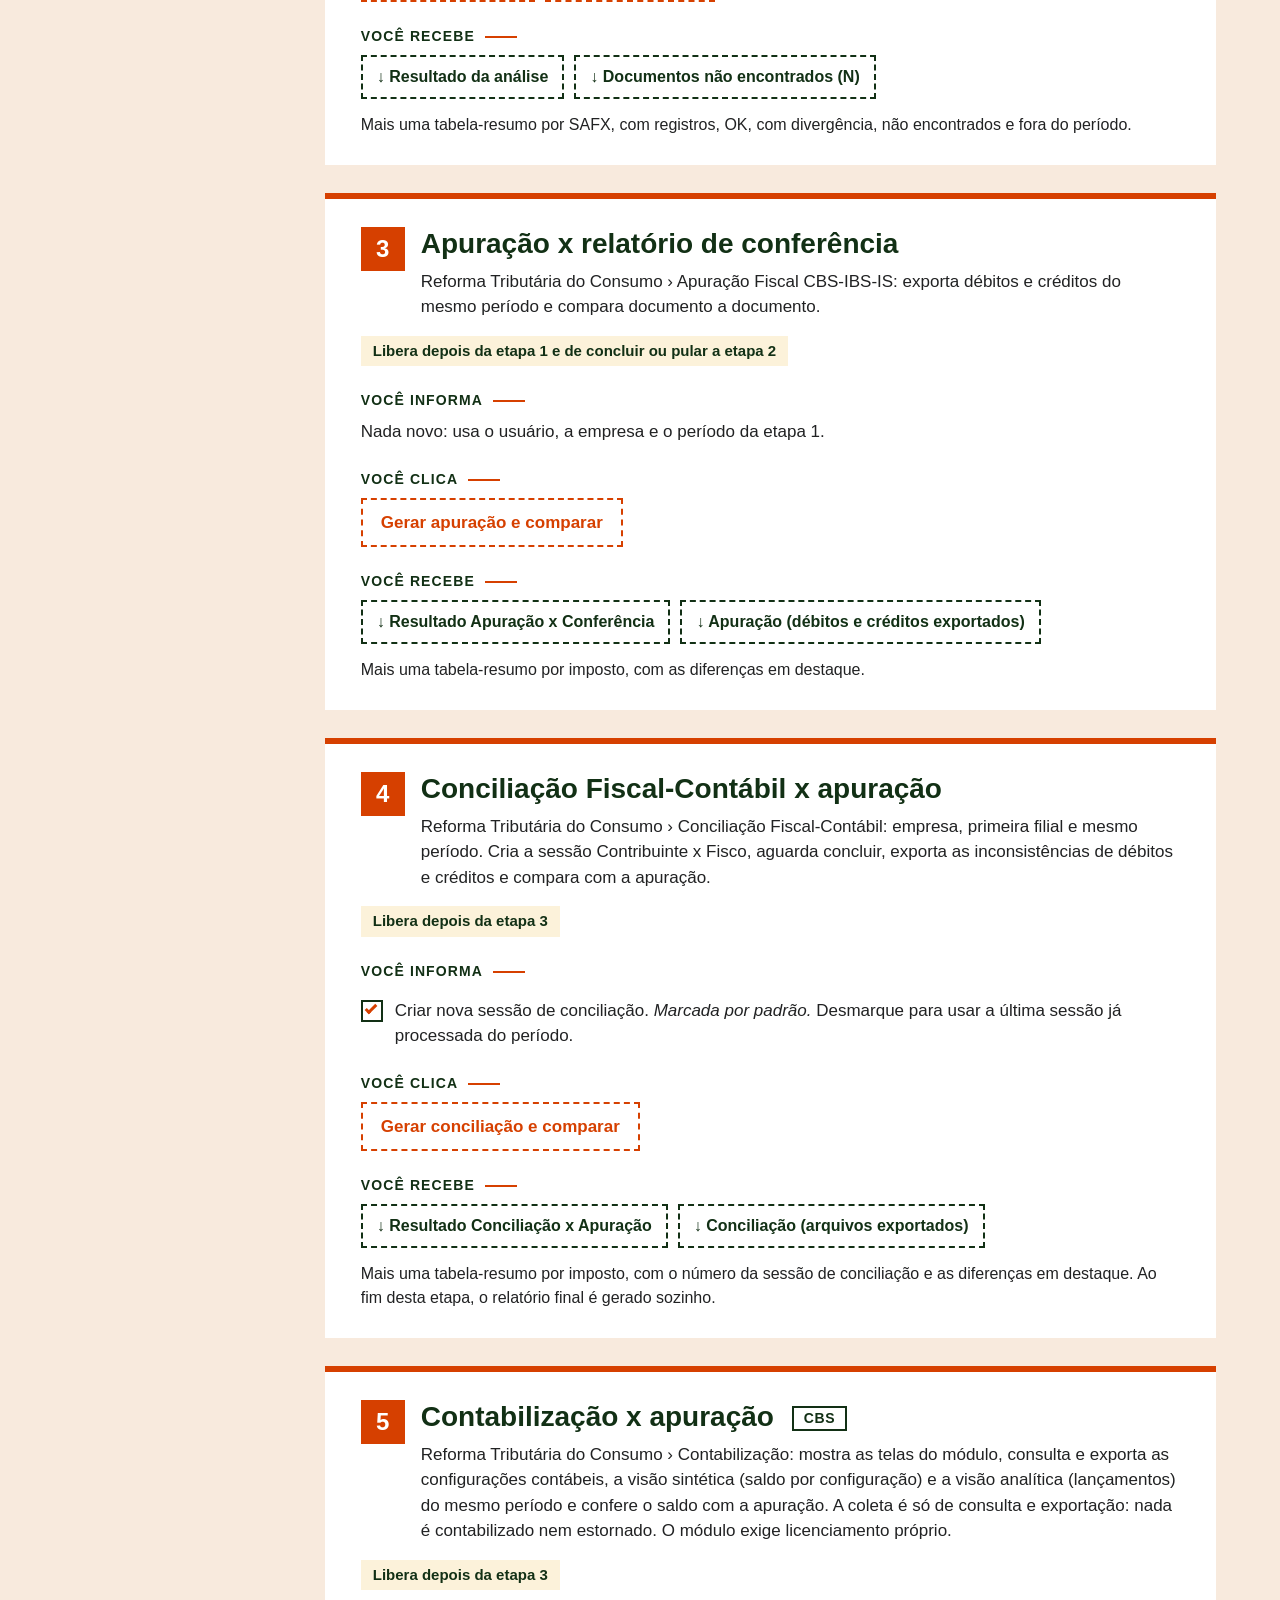
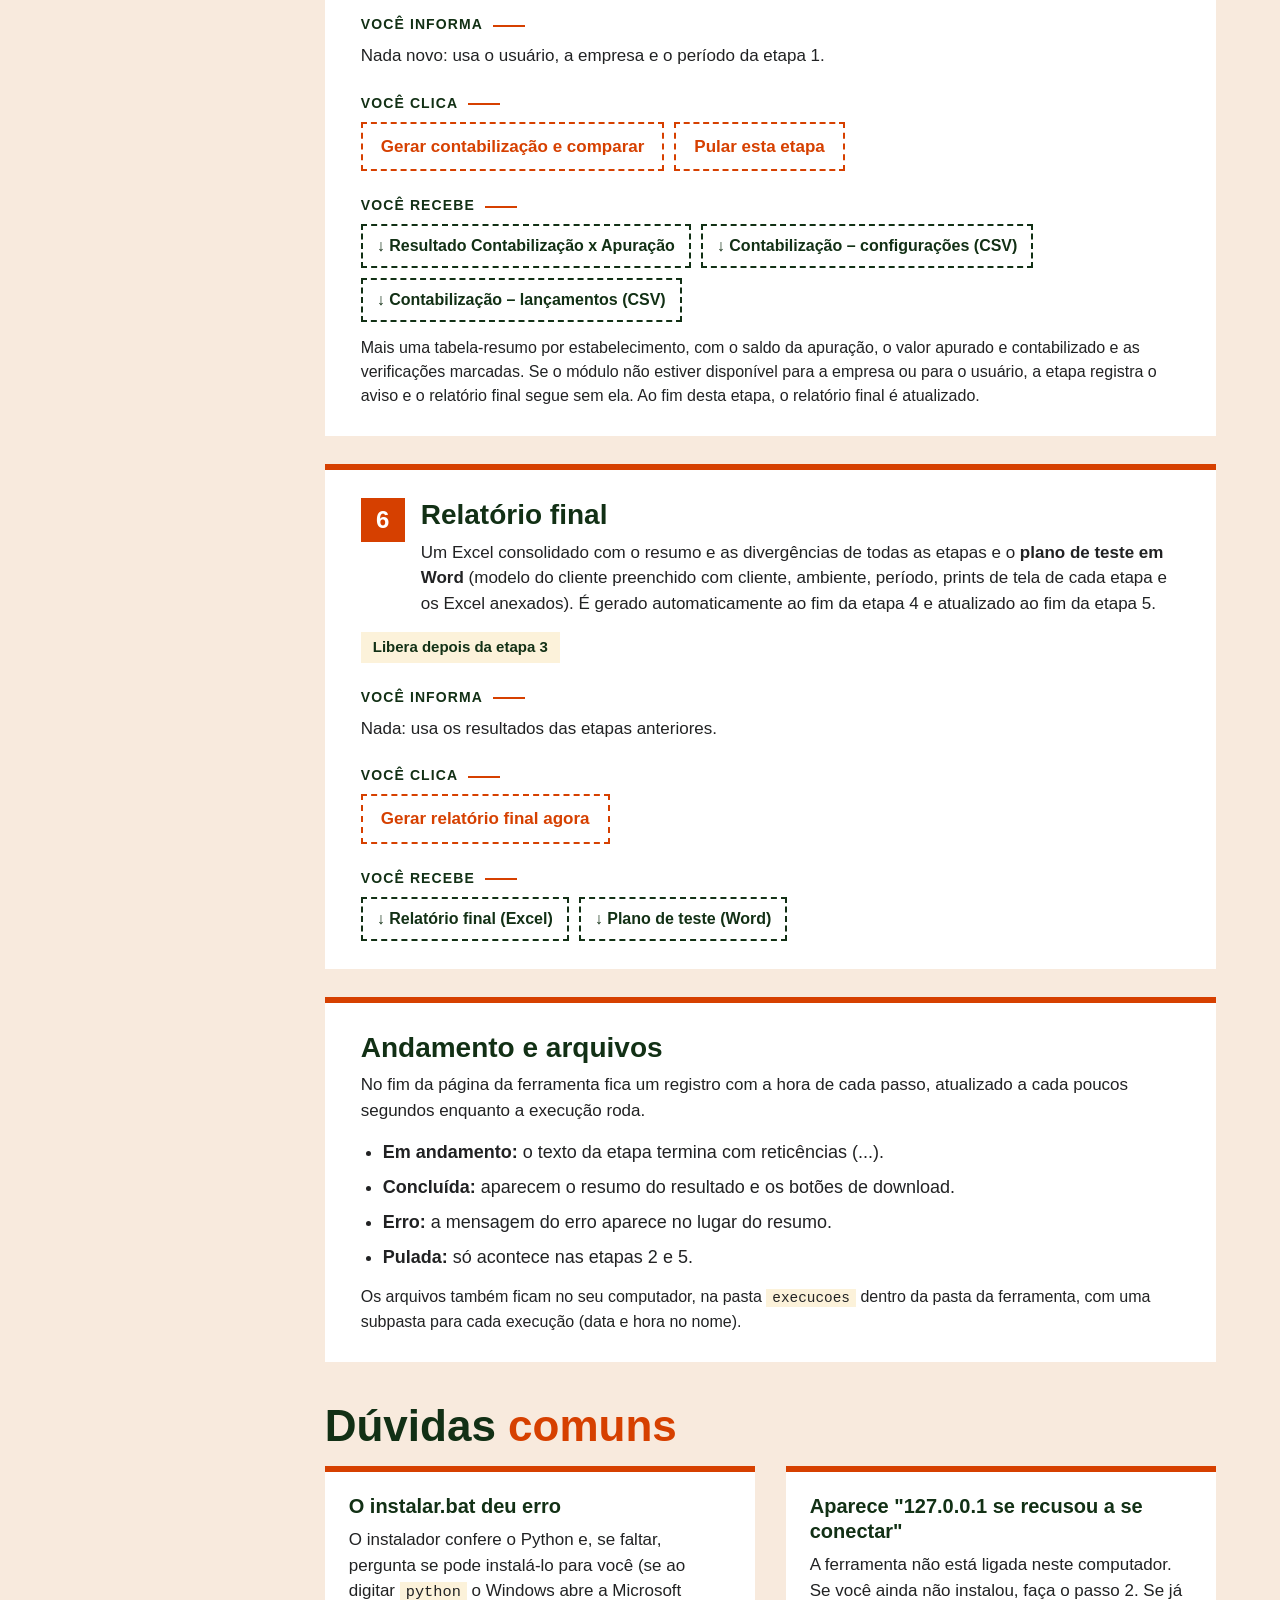
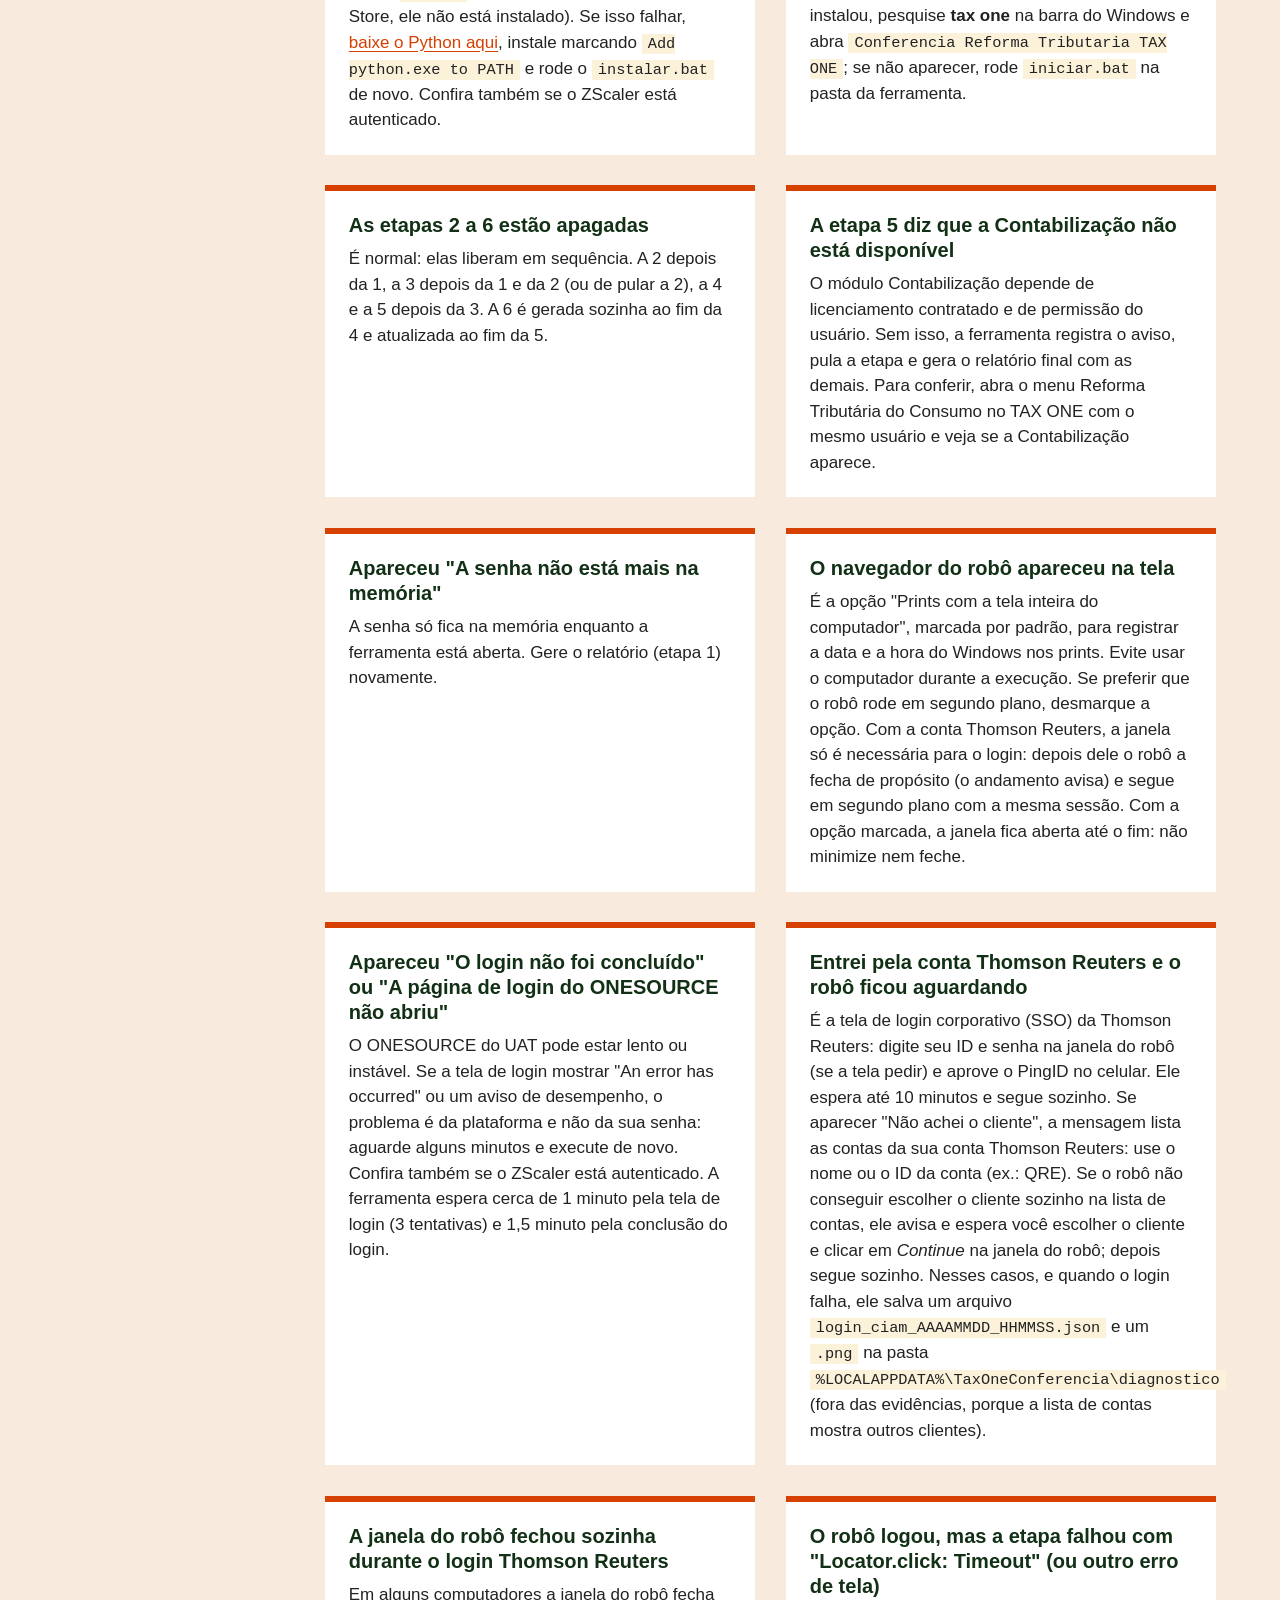
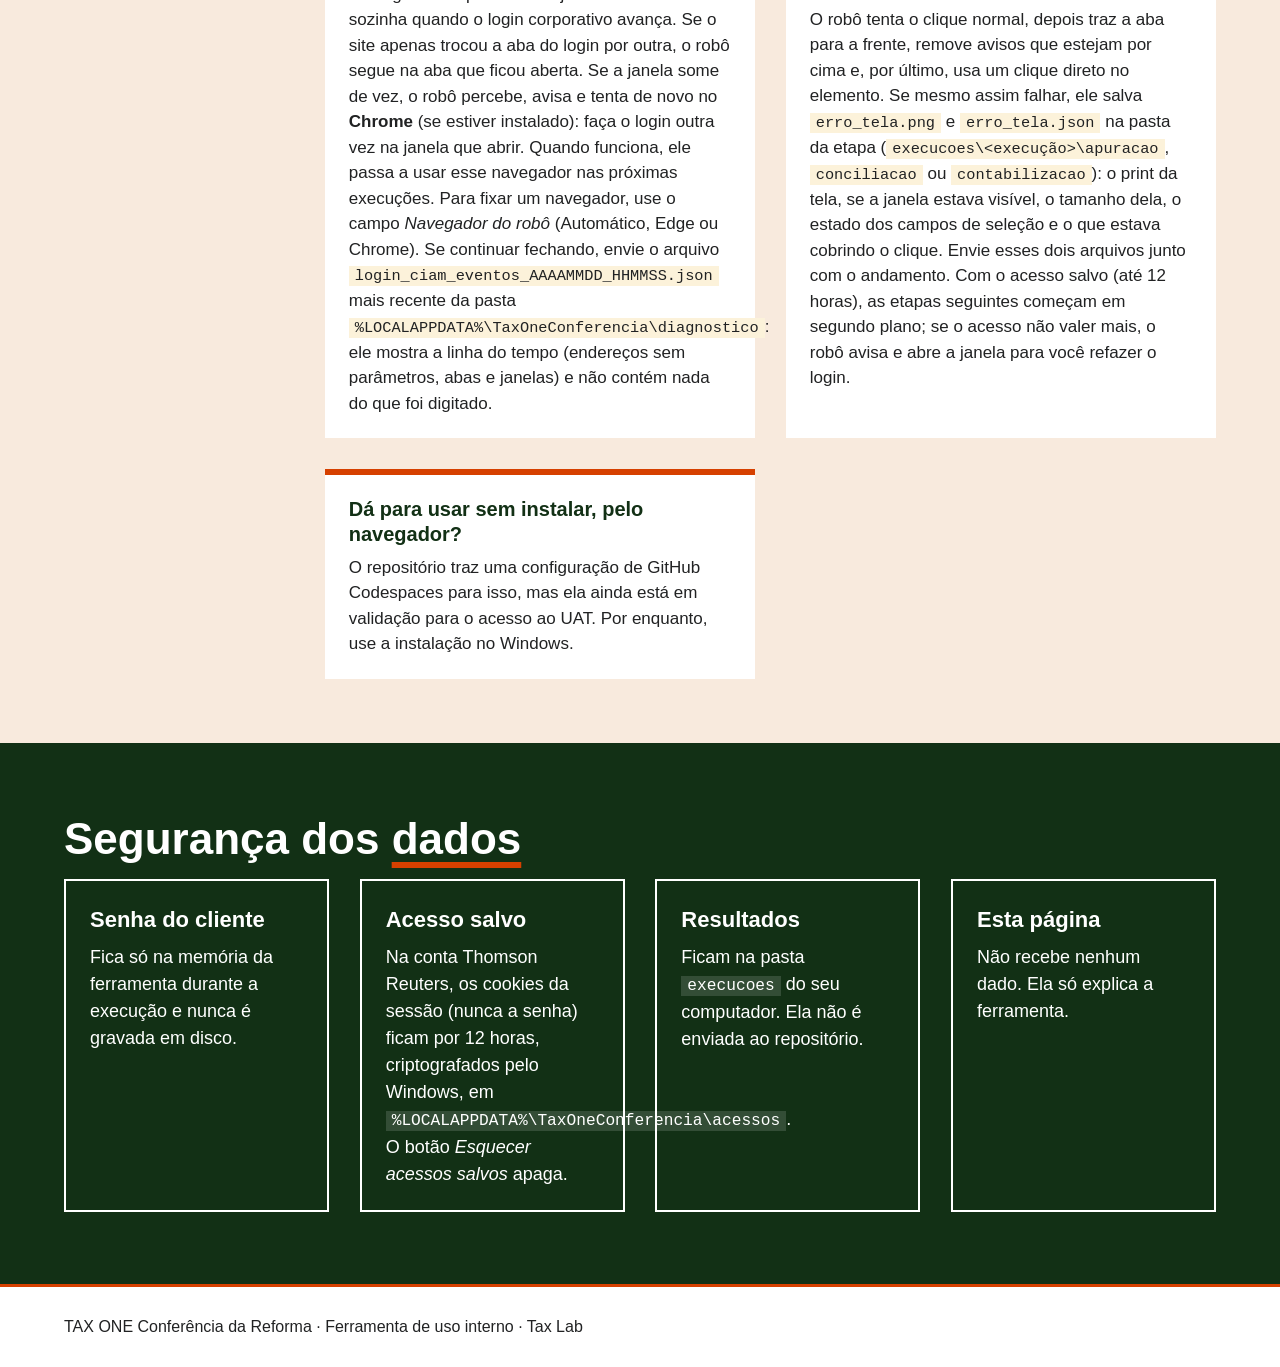
==== commit 2ffc6b70: "Add files via upload" ====
--- a/guia.html
+++ b/guia.html
@@ -4,7 +4,7 @@
   <meta charset="utf-8">
   <meta name="viewport" content="width=device-width, initial-scale=1">
   <title>Guia completo | TAX ONE Conferência da Reforma</title>
-  <meta name="description" content="TAX ONE Conferência da Reforma: ferramenta interna que confere a Reforma Tributária no TAX ONE UAT em cinco etapas e entrega o relatório final em Excel e o plano de teste em Word.">
+  <meta name="description" content="TAX ONE Conferência da Reforma: ferramenta interna que confere a Reforma Tributária no TAX ONE UAT em seis etapas e entrega o relatório final em Excel e o plano de teste em Word.">
   <meta name="robots" content="noindex, nofollow">
   <link rel="stylesheet" href="styles.css">
 </head>
@@ -25,7 +25,7 @@
       <div class="wrap">
         <p class="eyebrow">Tax Lab · Reforma Tributária</p>
         <h1>TAX ONE <em>Conferência da Reforma</em></h1>
-        <p class="lead">Confere a Reforma Tributária no TAX ONE UAT em cinco etapas e entrega o relatório final em Excel e o plano de teste em Word. Abaixo está cada tela da ferramenta, com o que informar, o que clicar e o que você recebe.</p>
+        <p class="lead">Confere a Reforma Tributária no TAX ONE UAT em seis etapas e entrega o relatório final em Excel e o plano de teste em Word. Abaixo está cada tela da ferramenta, com o que informar, o que clicar e o que você recebe.</p>
       </div>
     </section>
 
@@ -56,7 +56,7 @@
             <li>
               <div class="dl-info">
                 <strong>Pacote em ZIP</strong> (alternativa)
-                <span class="dl-meta">TaxOneConferencia.zip · <span data-dl="zip-tamanho">4,8 MB</span></span>
+                <span class="dl-meta">TaxOneConferencia.zip · <span data-dl="zip-tamanho">4,9 MB</span></span>
                 <p>Extraia numa pasta do seu computador e dê dois cliques em <code>instalar.bat</code>. Use se a TI bloquear o instalador único.</p>
               </div>
               <a class="btn secondary" href="TaxOneConferencia.zip" download>Baixar</a>
@@ -73,8 +73,8 @@
           <details>
             <summary>Conferir a integridade dos arquivos (SHA-256)</summary>
             <p>No PowerShell, na pasta do arquivo: <code>Get-FileHash .\Instalar_TaxOne.exe</code></p>
-            <p><code>Instalar_TaxOne.exe</code><br><code data-dl="exe-sha">f92a3f39c8a6418ca9ed95a5c091ce27adf3902a3d4d70f476f8efbf43265bbf</code></p>
-            <p><code>TaxOneConferencia.zip</code><br><code data-dl="zip-sha">d33944a7bd4b5f1ec92dfdaac37609ca11f75cc0f7265d01ac79059dbac963ee</code></p>
+            <p><code>Instalar_TaxOne.exe</code><br><code data-dl="exe-sha">da4a282c4e43c914f18c6da3a66fc366cab956e93d1d9770e62c8f049ed76270</code></p>
+            <p><code>TaxOneConferencia.zip</code><br><code data-dl="zip-sha">444f89f41c3b9a5cbd3ffb603be7ff61103802eaf0a7e80a17aec76c8f8dd6e5</code></p>
           </details>
         </div>
         <h3 class="alt">Ou faça o passo a passo</h3>
@@ -99,7 +99,7 @@
           <li>
             <span class="n" aria-hidden="true">4</span>
             <h3>Preencha e execute</h3>
-            <p>Informe usuário e senha do cliente, empresa e período e clique em <strong>Executar todas as etapas</strong>. A execução completa leva de 10 a 15 minutos.</p>
+            <p>Escolha como entra no ONESOURCE (usuário e senha, ou conta Thomson Reuters por e-mail), informe empresa e período e clique em <strong>Executar todas as etapas</strong>. A execução completa leva de 10 a 15 minutos.</p>
             <a class="btn secondary" href="#etapa-1">Ver as telas</a>
           </li>
         </ol>
@@ -110,7 +110,7 @@
             <li><label><input type="checkbox"><span>Windows com Microsoft Edge e Microsoft Word</span></label></li>
             <li><label><input type="checkbox"><span>Python 3.10 ou superior (passo 1: se faltar, o instalador oferece instalar)</span></label></li>
             <li><label><input type="checkbox"><span>ZScaler autenticado (rede Thomson Reuters)</span></label></li>
-            <li><label><input type="checkbox"><span>Usuário e senha do cliente no TAX ONE UAT</span></label></li>
+            <li><label><input type="checkbox"><span>Acesso ao TAX ONE UAT: usuário e senha do ONESOURCE, ou o e-mail da conta Thomson Reuters (com a senha cadastrada no TAX ONE do cliente, se o e-mail não for da Thomson Reuters)</span></label></li>
             <li><label><input type="checkbox"><span>Código da empresa e período a conferir</span></label></li>
           </ul>
         </div>
@@ -126,7 +126,8 @@
             <li><a href="#etapa-2"><b>2</b> SAFX x relatório</a></li>
             <li><a href="#etapa-3"><b>3</b> Apuração x relatório</a></li>
             <li><a href="#etapa-4"><b>4</b> Conciliação x apuração</a></li>
-            <li><a href="#etapa-5"><b>5</b> Relatório final</a></li>
+            <li><a href="#etapa-5"><b>5</b> Contabilização x apuração</a></li>
+            <li><a href="#etapa-6"><b>6</b> Relatório final</a></li>
             <li><a href="#andamento">Andamento</a></li>
             <li><a href="#duvidas">Dúvidas comuns</a></li>
           </ol>
@@ -134,7 +135,7 @@
 
         <div class="content">
           <h2 id="t-telas">A ferramenta, <em>tela a tela</em></h2>
-          <p class="intro-t">As etapas aparecem nesta ordem, uma embaixo da outra. As etapas 2 a 5 ficam apagadas até a anterior terminar. Você pode rodar uma por vez ou tudo de uma vez.</p>
+          <p class="intro-t">As etapas aparecem nesta ordem, uma embaixo da outra. As etapas 2 a 6 ficam apagadas até serem liberadas pelas anteriores. Você pode rodar uma por vez ou tudo de uma vez.</p>
           <p class="preview-note"><strong>Prévia das telas.</strong> Os campos e botões pontilhados abaixo mostram como a ferramenta aparece; o preenchimento e a execução acontecem na ferramenta instalada (passo 3).</p>
 
           <article class="card" id="etapa-1" data-spy aria-labelledby="t-e1">
@@ -149,8 +150,10 @@
 
             <p class="k">Você informa</p>
             <dl class="fields">
-              <div class="field"><dt>Usuário</dt><dd>Usuário do cliente no TAX ONE UAT</dd></div>
-              <div class="field"><dt>Senha</dt><dd>Senha do cliente</dd></div>
+              <div class="field"><dt>Como você entra</dt><dd>Usuário e senha do ONESOURCE <em>ou</em> Conta Thomson Reuters (e-mail)</dd></div>
+              <div class="field"><dt>Usuário e senha</dt><dd>Login tradicional: usuário e senha do cliente no TAX ONE UAT</dd></div>
+              <div class="field"><dt>E-mail e cliente</dt><dd>Conta Thomson Reuters: e-mail e cliente, como aparece na lista de contas (ex.: BRIDGESTONE ou QRE)</dd></div>
+              <div class="field"><dt>Senha</dt><dd>Só com e-mail de cliente: a senha cadastrada no TAX ONE dele</dd></div>
               <div class="field"><dt>Empresa (código)</dt><dd>ex.: C04</dd></div>
               <div class="field"><dt>Período (MM/AAAA)</dt><dd>ex.: 10/2026</dd></div>
             </dl>
@@ -160,7 +163,8 @@
               <div class="field"><dt>Origem</dt><dd>Todas</dd></div>
             </dl>
             <p class="opt"><span class="chk" aria-hidden="true"></span><span><strong>Prints com a tela inteira do computador</strong>, mostrando a data e a hora do Windows. <em>Marcada por padrão.</em> O navegador do robô aparece na tela durante a execução: evite usar o computador enquanto ele roda.</span></p>
-            <p class="note">A senha fica só na memória da ferramenta enquanto as etapas rodam (é usada de novo na apuração e na conciliação) e nunca é gravada em disco.</p>
+            <p class="note">A senha fica só na memória da ferramenta enquanto as etapas rodam (é usada de novo na apuração, na conciliação e na contabilização) e nunca é gravada em disco.</p>
+            <p class="note"><strong>Conta Thomson Reuters:</strong> o navegador do robô fica sempre visível. Com e-mail @thomsonreuters.com ele para na tela de login corporativo: digite ID e senha (se a tela pedir) e aprove o PingID nessa janela (espera até 10 minutos) e ele segue sozinho. O acesso pode ser lembrado por 12 horas, criptografado pelo Windows, para não pedir o PingID a cada etapa; o botão <em>Esquecer acessos salvos</em> apaga.</p>
 
             <p class="k">Você clica</p>
             <p class="actions"><span class="chip">Executar relatório</span></p>
@@ -170,11 +174,12 @@
 
             <div class="all">
               <h4>Executar tudo de uma vez</h4>
-              <p>Roda as etapas 1 a 5 em sequência (relatório › SAFX › apuração › conciliação › relatório final e plano de teste em Word). Depois é só baixar os resultados de cada etapa.</p>
+              <p>Roda as etapas 1 a 6 em sequência (relatório › SAFX › apuração › conciliação › contabilização › relatório final e plano de teste em Word). Depois é só baixar os resultados de cada etapa.</p>
               <dl class="fields one">
                 <div class="field"><dt>SAFX para a etapa 2 <span class="opc">(opcional — sem arquivos, a etapa 2 é pulada)</span></dt><dd>Escolher arquivos (.txt, .csv, .xlsx ou .xlsm)</dd></div>
               </dl>
               <p class="opt"><span class="chk" aria-hidden="true"></span><span>Criar nova sessão de conciliação. <em>Marcada por padrão.</em></span></p>
+              <p class="opt"><span class="chk" aria-hidden="true"></span><span>Incluir a Contabilização (etapa 5). <em>Marcada por padrão.</em> O módulo tem licenciamento próprio; se não estiver disponível, a etapa é registrada como não disponível e o resto segue.</span></p>
               <p class="actions"><span class="chip strong">Executar todas as etapas</span></p>
             </div>
           </article>
@@ -249,8 +254,29 @@
             <header class="card-h">
               <span class="badge" aria-hidden="true">5</span>
               <div>
-                <h3 id="t-e5">Relatório final</h3>
-                <p class="desc">Um Excel consolidado com o resumo e as divergências de todas as etapas e o <strong>plano de teste em Word</strong> (modelo do cliente preenchido com cliente, ambiente, período, prints de tela de cada etapa e os Excel anexados). É gerado automaticamente ao fim da etapa 4.</p>
+                <h3 id="t-e5">Contabilização x apuração <span class="tagline">CBS</span></h3>
+                <p class="desc">Reforma Tributária do Consumo › Contabilização: mostra as telas do módulo, consulta e exporta as configurações contábeis, a visão sintética (saldo por configuração) e a visão analítica (lançamentos) do mesmo período e confere o saldo com a apuração. A coleta é só de consulta e exportação: nada é contabilizado nem estornado. O módulo exige licenciamento próprio.</p>
+              </div>
+            </header>
+            <p class="unlock">Libera depois da etapa 3</p>
+
+            <p class="k">Você informa</p>
+            <p class="none">Nada novo: usa o usuário, a empresa e o período da etapa 1.</p>
+
+            <p class="k">Você clica</p>
+            <p class="actions"><span class="chip">Gerar contabilização e comparar</span><span class="chip">Pular esta etapa</span></p>
+
+            <p class="k">Você recebe</p>
+            <p class="files"><span class="file">Resultado Contabilização x Apuração</span><span class="file">Contabilização – configurações (CSV)</span><span class="file">Contabilização – lançamentos (CSV)</span></p>
+            <p class="note">Mais uma tabela-resumo por estabelecimento, com o saldo da apuração, o valor apurado e contabilizado e as verificações marcadas. Se o módulo não estiver disponível para a empresa ou para o usuário, a etapa registra o aviso e o relatório final segue sem ela. Ao fim desta etapa, o relatório final é atualizado.</p>
+          </article>
+
+          <article class="card" id="etapa-6" data-spy aria-labelledby="t-e6">
+            <header class="card-h">
+              <span class="badge" aria-hidden="true">6</span>
+              <div>
+                <h3 id="t-e6">Relatório final</h3>
+                <p class="desc">Um Excel consolidado com o resumo e as divergências de todas as etapas e o <strong>plano de teste em Word</strong> (modelo do cliente preenchido com cliente, ambiente, período, prints de tela de cada etapa e os Excel anexados). É gerado automaticamente ao fim da etapa 4 e atualizado ao fim da etapa 5.</p>
               </div>
             </header>
             <p class="unlock">Libera depois da etapa 3</p>
@@ -276,7 +302,7 @@
               <li><strong>Em andamento:</strong> o texto da etapa termina com reticências (...).</li>
               <li><strong>Concluída:</strong> aparecem o resumo do resultado e os botões de download.</li>
               <li><strong>Erro:</strong> a mensagem do erro aparece no lugar do resumo.</li>
-              <li><strong>Pulada:</strong> só acontece na etapa 2.</li>
+              <li><strong>Pulada:</strong> só acontece nas etapas 2 e 5.</li>
             </ul>
             <p class="note">Os arquivos também ficam no seu computador, na pasta <code>execucoes</code> dentro da pasta da ferramenta, com uma subpasta para cada execução (data e hora no nome).</p>
           </article>
@@ -292,8 +318,12 @@
               <p>A ferramenta não está ligada neste computador. Se você ainda não instalou, faça o passo 2. Se já instalou, pesquise <strong>tax one</strong> na barra do Windows e abra <code>Conferencia Reforma Tributaria TAX ONE</code>; se não aparecer, rode <code>iniciar.bat</code> na pasta da ferramenta.</p>
             </div>
             <div class="q">
-              <h3>As etapas 2 a 5 estão apagadas</h3>
-              <p>É normal: elas liberam em sequência. A 2 depois da 1, a 3 depois da 1 e da 2 (ou de pular a 2), a 4 depois da 3. A 5 é gerada sozinha ao fim da 4.</p>
+              <h3>As etapas 2 a 6 estão apagadas</h3>
+              <p>É normal: elas liberam em sequência. A 2 depois da 1, a 3 depois da 1 e da 2 (ou de pular a 2), a 4 e a 5 depois da 3. A 6 é gerada sozinha ao fim da 4 e atualizada ao fim da 5.</p>
+            </div>
+            <div class="q">
+              <h3>A etapa 5 diz que a Contabilização não está disponível</h3>
+              <p>O módulo Contabilização depende de licenciamento contratado e de permissão do usuário. Sem isso, a ferramenta registra o aviso, pula a etapa e gera o relatório final com as demais. Para conferir, abra o menu Reforma Tributária do Consumo no TAX ONE com o mesmo usuário e veja se a Contabilização aparece.</p>
             </div>
             <div class="q">
               <h3>Apareceu "A senha não está mais na memória"</h3>
@@ -301,11 +331,23 @@
             </div>
             <div class="q">
               <h3>O navegador do robô apareceu na tela</h3>
-              <p>É a opção "Prints com a tela inteira do computador", marcada por padrão, para registrar a data e a hora do Windows nos prints. Evite usar o computador durante a execução. Se preferir que o robô rode em segundo plano, desmarque a opção.</p>
+              <p>É a opção "Prints com a tela inteira do computador", marcada por padrão, para registrar a data e a hora do Windows nos prints. Evite usar o computador durante a execução. Se preferir que o robô rode em segundo plano, desmarque a opção. Com a conta Thomson Reuters, a janela só é necessária para o login: depois dele o robô a fecha de propósito (o andamento avisa) e segue em segundo plano com a mesma sessão. Com a opção marcada, a janela fica aberta até o fim: não minimize nem feche.</p>
             </div>
             <div class="q">
               <h3>Apareceu "O login não foi concluído" ou "A página de login do ONESOURCE não abriu"</h3>
               <p>O ONESOURCE do UAT pode estar lento ou instável. Se a tela de login mostrar "An error has occurred" ou um aviso de desempenho, o problema é da plataforma e não da sua senha: aguarde alguns minutos e execute de novo. Confira também se o ZScaler está autenticado. A ferramenta espera cerca de 1 minuto pela tela de login (3 tentativas) e 1,5 minuto pela conclusão do login.</p>
+            </div>
+            <div class="q">
+              <h3>Entrei pela conta Thomson Reuters e o robô ficou aguardando</h3>
+              <p>É a tela de login corporativo (SSO) da Thomson Reuters: digite seu ID e senha na janela do robô (se a tela pedir) e aprove o PingID no celular. Ele espera até 10 minutos e segue sozinho. Se aparecer "Não achei o cliente", a mensagem lista as contas da sua conta Thomson Reuters: use o nome ou o ID da conta (ex.: QRE). Se o robô não conseguir escolher o cliente sozinho na lista de contas, ele avisa e espera você escolher o cliente e clicar em <em>Continue</em> na janela do robô; depois segue sozinho. Nesses casos, e quando o login falha, ele salva um arquivo <code>login_ciam_AAAAMMDD_HHMMSS.json</code> e um <code>.png</code> na pasta <code>%LOCALAPPDATA%\TaxOneConferencia\diagnostico</code> (fora das evidências, porque a lista de contas mostra outros clientes).</p>
+            </div>
+            <div class="q">
+              <h3>A janela do robô fechou sozinha durante o login Thomson Reuters</h3>
+              <p>Em alguns computadores a janela do robô fecha sozinha quando o login corporativo avança. Se o site apenas trocou a aba do login por outra, o robô segue na aba que ficou aberta. Se a janela some de vez, o robô percebe, avisa e tenta de novo no <strong>Chrome</strong> (se estiver instalado): faça o login outra vez na janela que abrir. Quando funciona, ele passa a usar esse navegador nas próximas execuções. Para fixar um navegador, use o campo <em>Navegador do robô</em> (Automático, Edge ou Chrome). Se continuar fechando, envie o arquivo <code>login_ciam_eventos_AAAAMMDD_HHMMSS.json</code> mais recente da pasta <code>%LOCALAPPDATA%\TaxOneConferencia\diagnostico</code>: ele mostra a linha do tempo (endereços sem parâmetros, abas e janelas) e não contém nada do que foi digitado.</p>
+            </div>
+            <div class="q">
+              <h3>O robô logou, mas a etapa falhou com "Locator.click: Timeout" (ou outro erro de tela)</h3>
+              <p>O robô tenta o clique normal, depois traz a aba para a frente, remove avisos que estejam por cima e, por último, usa um clique direto no elemento. Se mesmo assim falhar, ele salva <code>erro_tela.png</code> e <code>erro_tela.json</code> na pasta da etapa (<code>execucoes\&lt;execução&gt;\apuracao</code>, <code>conciliacao</code> ou <code>contabilizacao</code>): o print da tela, se a janela estava visível, o tamanho dela, o estado dos campos de seleção e o que estava cobrindo o clique. Envie esses dois arquivos junto com o andamento. Com o acesso salvo (até 12 horas), as etapas seguintes começam em segundo plano; se o acesso não valer mais, o robô avisa e abre a janela para você refazer o login.</p>
             </div>
             <div class="q">
               <h3>Dá para usar sem instalar, pelo navegador?</h3>
@@ -321,6 +363,7 @@
         <h2 id="t-seg">Segurança dos <em>dados</em></h2>
         <ul class="sec">
           <li><h3>Senha do cliente</h3><p>Fica só na memória da ferramenta durante a execução e nunca é gravada em disco.</p></li>
+          <li><h3>Acesso salvo</h3><p>Na conta Thomson Reuters, os cookies da sessão (nunca a senha) ficam por 12 horas, criptografados pelo Windows, em <code>%LOCALAPPDATA%\TaxOneConferencia\acessos</code>. O botão <em>Esquecer acessos salvos</em> apaga.</p></li>
           <li><h3>Resultados</h3><p>Ficam na pasta <code>execucoes</code> do seu computador. Ela não é enviada ao repositório.</p></li>
           <li><h3>Esta página</h3><p>Não recebe nenhum dado. Ela só explica a ferramenta.</p></li>
         </ul>
